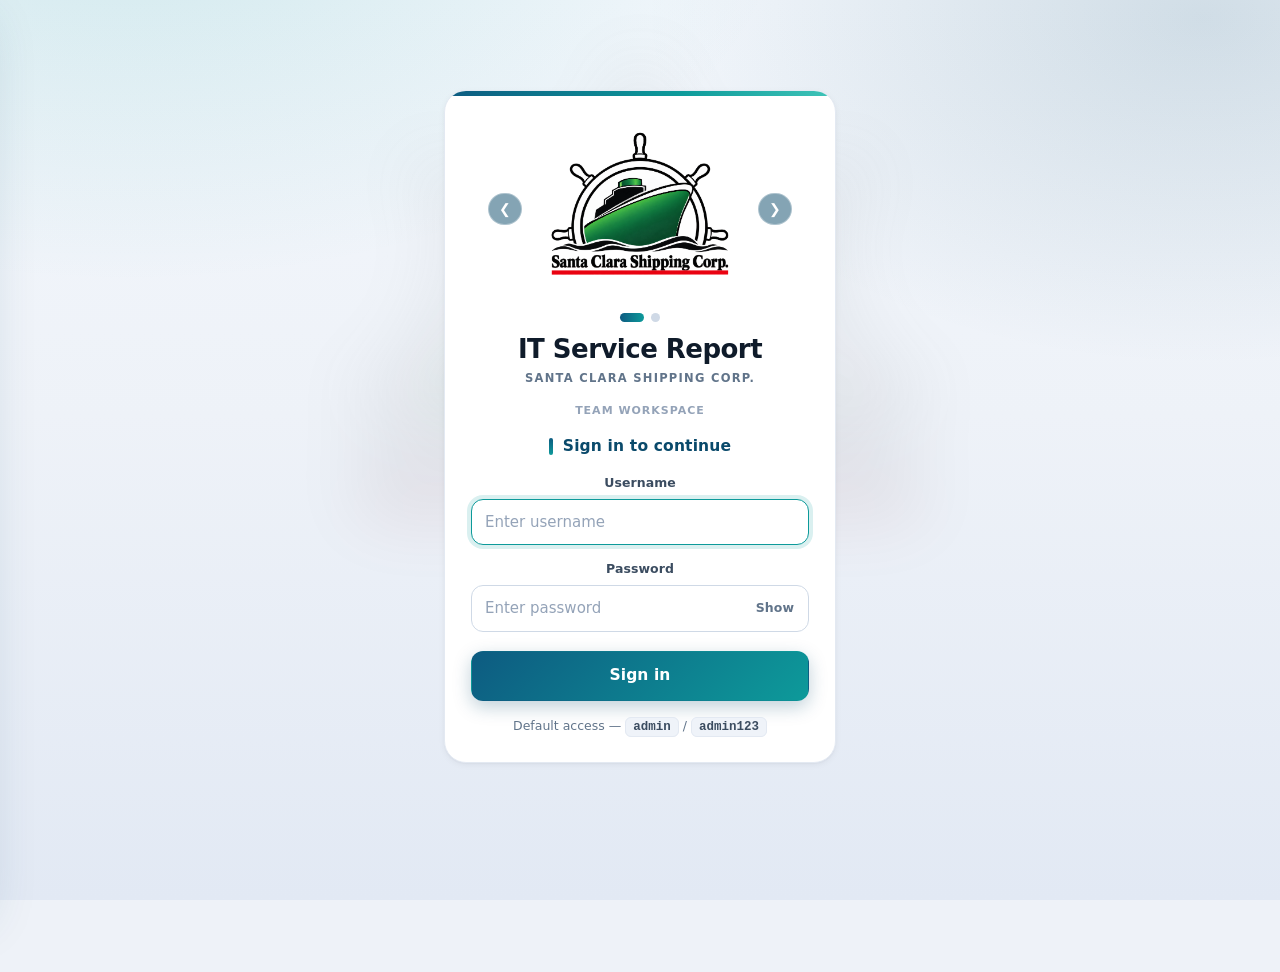
==== IT_Service_Report_App.html @ 4ec33fed "Redesign UI: design system, polished form/panel/list, a11y and print polish" ====
<!DOCTYPE html>

<html lang="en"><head><meta charset="utf-8">
<meta name="viewport" content="width=device-width, initial-scale=1, viewport-fit=cover">
<meta name="mobile-web-app-capable" content="yes">
<meta name="apple-mobile-web-app-capable" content="yes">
<meta name="apple-mobile-web-app-status-bar-style" content="default">
<meta name="apple-mobile-web-app-title" content="IT Report">
<meta name="theme-color" content="#0b4d6e">
<meta name="description" content="IT Service Report - Santa Clara Shipping Corp. Works offline. Free lifetime hosting on GitHub Pages.">
<link rel="manifest" href="manifest.webmanifest">
<link rel="icon" type="image/png" href="logo.png">
<link rel="apple-touch-icon" href="logoo.png">
<title>IT Service Report App (Offline)</title>

<style>
/* ============================================================
   IT Service Report — design system
   Tokens → base → shell → components → responsive → print
   ============================================================ */
:root{
  /* brand */
  --brand:#0a4a6b; --brand-600:#0d5b81; --brand-700:#07384f;
  --accent:#0d9a9a; --accent-ink:#0a7c7c; --accent-soft:#e2f4f4;

  /* surfaces */
  --bg:#eef2f8; --bg-2:#e2e9f4;
  --surface:#ffffff; --surface-2:#f8fafc; --surface-3:#eff3f9;

  /* text */
  --tx:#0f1b2a; --tx-2:#3b4c60; --mu:#61748a; --mu-2:#94a3b8;

  /* lines */
  --line:#e3e9f2; --line-2:#cfd9e6;

  /* status */
  --ok:#15803d; --ok-bg:#e7f7ec; --ok-line:#a5e0b7;
  --warn:#a1620a; --warn-bg:#fff7e3; --warn-line:#f2cf85;
  --bad:#b91c1c; --bad-bg:#fdecec; --bad-line:#f2b2b2;

  /* shape */
  --r-xs:6px; --r-sm:9px; --r-md:12px; --r-lg:16px; --r-xl:22px; --r-full:999px;
  --sh-1:0 1px 2px rgba(15,27,42,.05);
  --sh-2:0 2px 6px rgba(15,27,42,.05),0 1px 2px rgba(15,27,42,.04);
  --sh-3:0 10px 26px rgba(10,74,107,.09),0 2px 6px rgba(15,27,42,.04);
  --sh-4:0 20px 48px rgba(10,74,107,.16),0 4px 10px rgba(15,27,42,.05);

  /* type + motion */
  --f:system-ui,-apple-system,"Segoe UI",Roboto,"Helvetica Neue",Arial,"Noto Sans",sans-serif;
  --mono:ui-monospace,SFMono-Regular,"SF Mono",Menlo,Consolas,monospace;
  --t1:.15s; --t2:.24s; --t3:.36s;
  --ease:cubic-bezier(.4,0,.2,1);
  --topbar-h:58px;
  box-sizing:border-box;
  padding-top:env(safe-area-inset-top,0px);
  padding-bottom:env(safe-area-inset-bottom,0px);
}
html{scroll-padding-top:calc(var(--topbar-h) + 12px);-webkit-text-size-adjust:100%}
*{box-sizing:border-box}
img{max-width:100%;height:auto}

/* ---------- base ---------- */
body{
  margin:0;min-height:100vh;position:relative;isolation:isolate;
  font-family:var(--f);font-size:15px;line-height:1.5;color:var(--tx);
  background:var(--bg);
  -webkit-font-smoothing:antialiased;-moz-osx-font-smoothing:grayscale;
}
/* ambient colour wash — cheap, GPU friendly */
body::before{
  content:"";position:fixed;inset:0;z-index:-2;pointer-events:none;
  background:
    radial-gradient(1100px 620px at 10% -10%,rgba(13,154,154,.15),transparent 60%),
    radial-gradient(900px 560px at 94% 2%,rgba(10,74,107,.15),transparent 62%),
    linear-gradient(180deg,#f3f7fc 0%,var(--bg) 46%,var(--bg-2) 100%);
}
/* soft brand mark, barely-there */
body::after{
  content:"";position:fixed;inset:0;z-index:-1;pointer-events:none;
  background:url("logoo.png") center 5vh / min(86vw,540px) auto no-repeat;
  filter:blur(34px) saturate(.85);opacity:.14;transform:scale(1.06);
}
::selection{background:rgba(13,154,154,.22)}
:where(a){color:var(--brand-600)}

/* ---------- shell ---------- */
main{max-width:820px;margin:0 auto;padding:0 18px 72px;position:relative;z-index:1}
#app{padding-bottom:24px}

/* ---------- typography ---------- */
h1{margin:0;font-size:clamp(21px,4.6vw,26px);line-height:1.2;letter-spacing:-.015em;font-weight:700}
h2{
  margin:0 0 14px;font-size:clamp(14px,3.4vw,15.5px);font-weight:700;letter-spacing:.01em;
  color:var(--brand);display:flex;align-items:center;gap:10px;line-height:1.3;
}
h2::before{
  content:"";flex:0 0 auto;width:4px;height:17px;border-radius:var(--r-full);
  background:linear-gradient(180deg,var(--brand-600),var(--accent));
}
p{margin:0 0 10px}
p:last-child{margin-bottom:0}
.mu{color:var(--mu);font-size:13px;line-height:1.5}
.eyebrow{
  display:block;font-size:11px;font-weight:700;letter-spacing:.09em;
  text-transform:uppercase;color:var(--mu-2);margin:0 0 3px;
}
.mono{font-family:var(--mono);font-size:12.5px}

/* ---------- cards ---------- */
.card{
  background:var(--surface);border:1px solid var(--line);border-radius:var(--r-xl);
  padding:22px;margin-bottom:16px;box-shadow:var(--sh-2);position:relative;
}
.card:last-child{margin-bottom:0}
.top{overflow:hidden;padding-top:26px}
.top::before{
  content:"";position:absolute;inset:0 0 auto;height:5px;
  background:linear-gradient(90deg,var(--brand-600),var(--accent) 60%,#3fc4b8);
}
.hero{
  background:
    linear-gradient(180deg,rgba(13,154,154,.06),transparent 70%),
    var(--surface);
  border-color:var(--line-2);
}

/* ---------- forms ---------- */
label{display:block;font-size:12.5px;font-weight:600;color:var(--tx-2);margin:0 0 6px;letter-spacing:.005em}
.field{margin-bottom:14px}
.field:last-child{margin-bottom:0}
input,select,textarea{
  width:100%;max-width:100%;font:inherit;font-size:16px;color:var(--tx);
  background:var(--surface);border:1.5px solid var(--line-2);border-radius:var(--r-md);
  padding:11px 13px;min-height:46px;appearance:none;-webkit-appearance:none;
  transition:border-color var(--t1) var(--ease),box-shadow var(--t1) var(--ease),background var(--t1) var(--ease);
}
textarea{min-height:96px;resize:vertical;line-height:1.55}
select{
  padding-right:38px;cursor:pointer;
  background-image:url("data:image/svg+xml,%3Csvg xmlns='http://www.w3.org/2000/svg' viewBox='0 0 12 8'%3E%3Cpath d='M1 1.5 6 6.5l5-5' fill='none' stroke='%2361748a' stroke-width='1.7' stroke-linecap='round' stroke-linejoin='round'/%3E%3C/svg%3E");
  background-repeat:no-repeat;background-position:right 14px center;background-size:11px;
}
input::placeholder,textarea::placeholder{color:var(--mu-2)}
input:hover,select:hover,textarea:hover{border-color:var(--line-2);background:var(--surface-2)}
input:focus,select:focus,textarea:focus{
  outline:none;border-color:var(--accent);background:var(--surface);
  box-shadow:0 0 0 4px rgba(13,154,154,.15);
}
input:focus-visible,select:focus-visible,textarea:focus-visible{border-color:var(--accent)}
#lg_p{-webkit-text-fill-color:currentColor}
.pwrow{position:relative}
.pwrow input{padding-right:72px}
.pwrow button{
  position:absolute;right:5px;top:50%;transform:translateY(-50%);
  border:none;background:transparent;color:var(--mu);padding:6px 10px;
  min-height:0;font-size:12.5px;font-weight:700;border-radius:var(--r-sm);
}
.pwrow button:hover{color:var(--brand);background:var(--surface-3);box-shadow:none}
.g2{display:grid;grid-template-columns:1fr 1fr;gap:0 16px}

/* ---------- buttons ---------- */
button{
  font:inherit;font-size:14.5px;font-weight:650;letter-spacing:.005em;cursor:pointer;
  border-radius:var(--r-md);border:1.5px solid var(--line-2);background:var(--surface);
  color:var(--brand);padding:11px 16px;min-height:46px;touch-action:manipulation;
  -webkit-tap-highlight-color:transparent;
  transition:transform .1s var(--ease),box-shadow var(--t1) var(--ease),
             background var(--t1) var(--ease),border-color var(--t1) var(--ease),color var(--t1) var(--ease);
}
button:hover{background:var(--surface-2);border-color:var(--brand);box-shadow:var(--sh-2)}
button:active{transform:translateY(1px)}
button:focus-visible{outline:2px solid var(--accent);outline-offset:2px}
button:disabled{opacity:.5;cursor:not-allowed;transform:none;box-shadow:none}
button.p{
  background:linear-gradient(135deg,var(--brand-600),var(--accent));border-color:transparent;color:#fff;
  box-shadow:0 6px 18px rgba(10,74,107,.26);
}
button.p:hover{filter:brightness(1.06);box-shadow:0 10px 26px rgba(10,74,107,.3);border-color:transparent}
button.ghost{border-color:transparent;background:transparent;color:var(--mu)}
button.ghost:hover{background:var(--surface-3);color:var(--brand);border-color:transparent}
button.danger{border-color:var(--bad-line);background:var(--bad-bg);color:var(--bad)}
button.danger:hover{background:#fbdede;border-color:var(--bad);box-shadow:none}
.x{padding:0;min-width:44px;min-height:44px;font-size:20px;line-height:1;color:var(--mu);border-radius:var(--r-md)}
.x:hover{background:var(--bad-bg);border-color:var(--bad-line);color:var(--bad);box-shadow:none}
.act{display:flex;gap:10px;flex-wrap:wrap}
.act button{flex:1 1 auto}

/* ---------- tables ---------- */
.scroll{overflow-x:auto;-webkit-overflow-scrolling:touch;border-radius:var(--r-md);border:1px solid var(--line)}
table{border-collapse:collapse;width:100%;min-width:520px;background:var(--surface)}
th,td{border-bottom:1px solid var(--line);border-right:1px solid var(--line);padding:11px 12px;text-align:left;font-size:13.5px;vertical-align:middle}
th:last-child,td:last-child{border-right:none}
tbody tr:last-child td{border-bottom:none}
th{
  background:linear-gradient(135deg,var(--brand),var(--brand-600));color:#fff;
  font-size:11.5px;font-weight:700;letter-spacing:.055em;text-transform:uppercase;
  position:sticky;top:0;z-index:2;white-space:nowrap;
}
tbody tr:nth-child(even) td{background:var(--surface-2)}
tbody tr:hover td{background:var(--accent-soft)}
td input{padding:8px 10px;min-height:42px;font-size:16px;background:var(--surface-2)}
td b{color:var(--brand);font-weight:650}

/* ---------- findings rows ---------- */
.row{
  display:grid;grid-template-columns:150px 1fr 118px 44px;gap:10px;align-items:end;
  padding:13px;border:1px solid var(--line);border-radius:var(--r-lg);
  background:var(--surface-2);margin-bottom:10px;
  transition:border-color var(--t1) var(--ease),box-shadow var(--t1) var(--ease);
}
.row:hover{border-color:var(--line-2);box-shadow:var(--sh-1)}
.row:focus-within{border-color:var(--accent);box-shadow:0 0 0 4px rgba(13,154,154,.1);background:var(--surface)}
.row.s{grid-template-columns:150px 1fr 44px}
.fl{display:flex;flex-direction:column;gap:5px;min-width:0}
.fl>span{font-size:10.5px;font-weight:700;letter-spacing:.075em;text-transform:uppercase;color:var(--mu-2)}
.fl input,.fl select{background:var(--surface)}
/* add-row button */
[data-add]{
  border-style:dashed;border-color:var(--line-2);color:var(--brand-600);
  background:var(--surface-2);font-weight:600;width:100%;
}
[data-add]:hover{background:var(--accent-soft);border-color:var(--accent);border-style:solid}

/* ---------- severity ---------- */
select.lvl{font-weight:700}
select.lvl-low{background-color:var(--ok-bg);color:var(--ok);border-color:var(--ok-line)}
select.lvl-medium{background-color:var(--warn-bg);color:var(--warn);border-color:var(--warn-line)}
select.lvl-high{background-color:var(--bad-bg);color:var(--bad);border-color:var(--bad-line)}
.tag{
  display:inline-block;padding:3px 11px;border-radius:var(--r-full);
  font-size:11.5px;font-weight:700;letter-spacing:.02em;border:1px solid transparent;white-space:nowrap;
}
.tag-low{background:var(--ok-bg);color:var(--ok);border-color:var(--ok-line)}
.tag-medium{background:var(--warn-bg);color:var(--warn);border-color:var(--warn-line)}
.tag-high{background:var(--bad-bg);color:var(--bad);border-color:var(--bad-line)}

/* ---------- signature ---------- */
.sig{display:grid;grid-template-columns:1fr 1fr;gap:28px;margin-top:30px;text-align:center;font-size:12.5px;color:var(--tx-2)}
.sig div{border-top:1.5px solid var(--line-2);padding-top:7px}
@media(max-width:560px){.sig{grid-template-columns:1fr;gap:20px}}

/* ---------- QR ---------- */
.qr{display:flex;flex-direction:column;align-items:center;gap:12px;text-align:center}
.qr h2{margin-bottom:0}
#qrc{width:min(100%,360px);height:auto;image-rendering:pixelated;background:#fff;border-radius:var(--r-md);border:1px solid var(--line);padding:10px}

/* ---------- meta chips (report header) ---------- */
.meta-strip{display:flex;flex-wrap:wrap;gap:8px;justify-content:center;margin-top:2px}
.chip{
  display:inline-flex;align-items:center;padding:5px 13px;border-radius:var(--r-full);
  font-size:12.5px;font-weight:650;background:var(--surface-2);color:var(--tx-2);
  border:1px solid var(--line);font-family:var(--mono);
}
.chip-edit{background:var(--warn-bg);color:var(--warn);border-color:var(--warn-line);font-family:var(--f)}
/* report view read-only values */
.g2>div{padding:2px 0}
.g2>div>span.eyebrow+*{display:block}

/* ---------- brand / logo carousel ---------- */
.brand{display:flex;flex-direction:column;align-items:center;text-align:center;gap:12px;margin:2px 0 16px}
.brand img{width:clamp(210px,58vw,320px);height:auto;max-height:180px;object-fit:contain;border-radius:var(--r-md)}
.logo-carousel{position:relative;width:clamp(210px,58vw,320px);margin:0 auto;overflow:hidden;border-radius:var(--r-md)}
.logo-track{display:flex;transition:transform var(--t3) var(--ease)}
.logo-track img{flex:0 0 100%;width:100%;height:auto;max-height:180px;object-fit:contain;padding:0}
.logo-dots{display:flex;justify-content:center;gap:7px;margin-top:2px}
.logo-dots button{
  min-height:0;min-width:0;width:9px;height:9px;border-radius:var(--r-full);padding:0;
  border:none;background:var(--line-2);cursor:pointer;transition:width var(--t2) var(--ease),background var(--t2) var(--ease);
}
.logo-dots button.on{background:linear-gradient(90deg,var(--brand-600),var(--accent));width:24px}
.logo-arrow{
  position:absolute;top:50%;transform:translateY(-50%);z-index:2;
  width:32px;height:32px;min-height:32px;border-radius:var(--r-full);
  display:flex;align-items:center;justify-content:center;font-size:14px;
  background:rgba(10,74,107,.5);border:1px solid rgba(255,255,255,.35);color:#fff;
  -webkit-backdrop-filter:blur(6px);backdrop-filter:blur(6px);
}
.logo-arrow:hover{background:rgba(10,74,107,.85);border-color:rgba(255,255,255,.6);box-shadow:0 4px 14px rgba(10,74,107,.3)}
.logo-arrow.prev{left:8px}.logo-arrow.next{right:8px}
.brand-text h1{letter-spacing:-.02em}
.brand-text small{display:block;color:var(--mu);font-size:11.5px;font-weight:600;letter-spacing:.11em;text-transform:uppercase;margin-top:5px}

/* ---------- topbar ---------- */
.topbar{
  position:sticky;top:0;z-index:40;display:flex;justify-content:space-between;align-items:center;gap:12px;
  margin:0 -18px 18px;padding:11px 18px;font-size:13px;
  background:rgba(255,255,255,.82);border-bottom:1px solid var(--line);
  -webkit-backdrop-filter:blur(14px) saturate(1.4);backdrop-filter:blur(14px) saturate(1.4);
}
.topbar>span{display:flex;align-items:center;gap:9px;min-width:0}
.topbar b{color:var(--brand);font-weight:700}
.topbar .rowbtn{display:flex;gap:8px;flex-shrink:0}
.topbar button{padding:7px 13px;min-height:38px;font-size:13px;font-weight:600}
#menubtn{
  font-size:19px;line-height:1;padding:0;width:40px;min-height:40px;min-width:40px;
  border-color:var(--line-2);color:var(--brand);
}
#menubtn:hover{background:var(--brand);color:#fff;border-color:var(--brand)}
#logout:hover{background:var(--bad-bg);border-color:var(--bad-line);color:var(--bad);box-shadow:none}

/* ---------- sync status ---------- */
#syncCard{
  display:flex;align-items:center;gap:14px;flex-wrap:wrap;
  padding:14px 18px;background:var(--surface-2);border-style:solid;
}
#syncCard h2{margin:0;font-size:13.5px}
#syncCard .mu:first-of-type{flex:1 1 190px;margin:0}
#fbMsg{
  display:inline-flex;align-items:center;gap:8px;font-size:12.5px;font-weight:650;
  padding:6px 13px;border-radius:var(--r-full);background:var(--surface-3);color:var(--mu);
  border:1px solid var(--line);white-space:nowrap;
}
#fbMsg::before{content:"";width:8px;height:8px;border-radius:50%;background:var(--mu-2);flex:0 0 auto}
#fbMsg[data-state="online"]{background:var(--ok-bg);color:var(--ok);border-color:var(--ok-line)}
#fbMsg[data-state="online"]::before{background:var(--ok);box-shadow:0 0 0 3px rgba(21,128,61,.18)}
#fbMsg[data-state="offline"]{background:var(--warn-bg);color:var(--warn);border-color:var(--warn-line)}
#fbMsg[data-state="offline"]::before{background:var(--warn)}
#fbMsg[data-state="loading"]::before{background:var(--accent);animation:pulse 1.4s ease-in-out infinite}
@keyframes pulse{0%,100%{opacity:.35;transform:scale(.82)}50%{opacity:1;transform:scale(1)}}

/* ---------- side panel ---------- */
#sidebackdrop{position:fixed;inset:0;background:rgba(9,26,40,.5);z-index:90;opacity:0;pointer-events:none;transition:opacity var(--t2) var(--ease);-webkit-backdrop-filter:blur(2px);backdrop-filter:blur(2px)}
#sidebackdrop.open{opacity:1;pointer-events:auto}
#sidepanel{
  position:fixed;top:0;left:0;bottom:0;width:min(90vw,352px);z-index:95;
  display:flex;flex-direction:column;background:var(--surface);
  border-right:1px solid var(--line);box-shadow:var(--sh-4);
  transform:translateX(-104%);transition:transform var(--t3) var(--ease);
}
#sidepanel.open{transform:translateX(0)}
.side-head{display:flex;align-items:flex-start;justify-content:space-between;gap:10px;padding:16px 16px 13px;border-bottom:1px solid var(--line)}
.side-head b{color:var(--brand);font-size:15px;display:block}
.side-head .count{font-size:12px;color:var(--mu);margin-top:2px}
#sideclose{border:none;background:transparent;color:var(--mu);font-size:24px;min-height:40px;min-width:40px;padding:0;line-height:1;border-radius:var(--r-sm)}
#sideclose:hover{background:var(--surface-3);color:var(--bad);box-shadow:none}
.side-search{padding:12px 16px;border-bottom:1px solid var(--line);background:var(--surface-2)}
.side-search input{min-height:42px;background:var(--surface)}
.side-list{flex:1;overflow-y:auto;padding:12px;-webkit-overflow-scrolling:touch}
.side-item{
  border:1px solid var(--line);border-radius:var(--r-lg);padding:13px;margin-bottom:10px;
  background:var(--surface-2);cursor:pointer;transition:border-color var(--t1) var(--ease),box-shadow var(--t1) var(--ease),transform var(--t1) var(--ease);
}
.side-item:hover{border-color:var(--line-2);box-shadow:var(--sh-2);transform:translateY(-1px)}
.side-item.active{border-color:var(--accent);background:var(--accent-soft);box-shadow:0 0 0 3px rgba(13,154,154,.13)}
.side-item .t{font-weight:700;font-size:14.5px;color:var(--brand);line-height:1.3}
.side-item .s{font-size:12px;color:var(--mu);margin-top:3px;line-height:1.45}
.side-item .btns{display:flex;gap:6px;margin-top:11px}
.side-item .btns button{flex:1;min-height:36px;font-size:12.5px;padding:6px 8px;border-radius:var(--r-sm)}
.side-item .btns button:hover{background:var(--surface)}
.side-item .btns .sdel:hover{background:var(--bad-bg);border-color:var(--bad-line);color:var(--bad);box-shadow:none}
.side-foot{padding:12px 16px;border-top:1px solid var(--line);display:flex;gap:8px;background:var(--surface-2)}
.side-foot button{flex:1;min-height:42px;font-size:12.5px;padding:8px 6px;border-radius:var(--r-sm)}
#sideclear{border-color:var(--bad-line);background:var(--bad-bg);color:var(--bad)}
#sideclear:hover{background:#fbdede;border-color:var(--bad);box-shadow:none}

/* ---------- empty state ---------- */
.empty{text-align:center;padding:34px 18px;color:var(--mu)}
.empty .ico{
  width:48px;height:48px;margin:0 auto 12px;border-radius:var(--r-lg);
  display:flex;align-items:center;justify-content:center;font-size:22px;
  background:var(--surface-3);color:var(--mu-2);border:1px solid var(--line);
}
.empty strong{display:block;color:var(--tx-2);font-size:14.5px;margin-bottom:4px}
.empty p{font-size:13px;margin:0}
.side-list .empty{padding:40px 14px}

/* ---------- list view rows ---------- */
#lt{cursor:default}
#lt tbody tr.lr{cursor:pointer}
#lt .x.edit,#lt .x.del{min-height:34px;min-width:auto;padding:5px 11px;font-size:12.5px;border-radius:var(--r-sm)}
#lt .x.del{border-color:var(--bad-line);background:var(--bad-bg);color:var(--bad)}
#lt .x.del:hover{background:#fbdede;border-color:var(--bad)}
#lt .x.edit:hover{background:var(--accent-soft);border-color:var(--accent);color:var(--accent-ink)}

/* ---------- login ---------- */
.login-wrap{max-width:428px;margin:min(9vh,72px) auto;padding:18px}
.login-card{text-align:center;padding:28px 24px}
.login-card h2{justify-content:center;margin-bottom:18px}
.login-card .field{margin-bottom:15px}
.login-card .eyebrow{margin-bottom:16px}
#lg_go{width:100%;margin-top:4px;min-height:50px;font-size:15.5px}
.err{
  display:flex;align-items:center;gap:7px;color:var(--bad);font-size:13px;
  font-weight:600;min-height:0;margin:0;padding:0;
}
.err:not(:empty){min-height:0;margin:12px 0;padding:10px 13px;background:var(--bad-bg);border:1px solid var(--bad-line);border-radius:var(--r-md)}
.login-hint{margin:16px 0 0;font-size:12.5px;color:var(--mu)}
.login-hint b{color:var(--tx-2);font-family:var(--mono);background:var(--surface-3);padding:2px 7px;border-radius:var(--r-xs);border:1px solid var(--line)}

/* ---------- scrollbars ---------- */
@supports selector(::-webkit-scrollbar){
  ::-webkit-scrollbar{width:11px;height:11px}
  ::-webkit-scrollbar-track{background:transparent}
  ::-webkit-scrollbar-thumb{background:var(--line-2);border-radius:var(--r-full);border:3px solid var(--bg)}
  ::-webkit-scrollbar-thumb:hover{background:var(--mu-2)}
  .side-list::-webkit-scrollbar-thumb{border-color:var(--surface)}
}

/* ---------- motion ---------- */
@media (prefers-reduced-motion:reduce){
  *,*::before,*::after{animation-duration:.001ms!important;animation-iteration-count:1!important;transition-duration:.001ms!important;scroll-behavior:auto!important}
}

/* ---------- responsive ---------- */
@media(max-width:640px){
  body{font-size:14.5px}
  main{padding:0 12px 56px}
  .card{padding:17px 15px;border-radius:var(--r-lg);margin-bottom:13px}
  .top{padding-top:22px}
  .g2{grid-template-columns:1fr}
  .row,.row.s{grid-template-columns:1fr;gap:9px;padding:13px}
  .row .x{justify-self:end;margin-top:-4px}
  .act{flex-direction:column}
  .act button{width:100%}
  .topbar{margin:0 -12px 14px;padding:10px 12px}
  .topbar button{padding:6px 11px;font-size:12.5px;min-height:36px}
  .login-wrap{margin:min(5vh,36px) auto;padding:12px}
  .login-card{padding:22px 18px}
  .brand{margin-bottom:12px}
  .sync-compact #syncCard{flex-direction:column;align-items:flex-start;gap:10px}
  #syncCard{width:100%}
}
@media(max-width:400px){
  .side-foot{flex-wrap:wrap}
  .side-foot button{flex:1 1 44%}
  .logo-arrow{width:28px;height:28px;min-height:28px}
}

/* ---------- wide screens ---------- */
@media(min-width:960px){
  main{max-width:880px}
  .card{padding:26px}
  input,select,textarea{font-size:15px;min-height:44px}
  .row{grid-template-columns:165px 1fr 128px 44px}
  .row.s{grid-template-columns:165px 1fr 44px}
}

/* ---------- print ---------- */
@media print{
  .noprint{display:none!important}
  body{background:#fff}
  body::before,body::after{display:none!important}
  .topbar,#login,#sidepanel,#sidebackdrop{display:none!important}
  main{max-width:100%;padding:0}
  .card{border:1px solid #ccc;box-shadow:none;background:#fff;padding:14px;margin-bottom:12px;break-inside:avoid}
  .top::before{display:none}
  input,select,textarea{border:none;background:#fff;min-height:auto;padding:1px 2px;font-size:12pt}
  .row{border:1px solid #ccc;background:#fff;padding:8px;grid-template-columns:150px 1fr 118px 44px}
  .fl>span{color:#666}
  .scroll{border:1px solid #ccc;overflow:visible}
  table{min-width:0;font-size:10pt}
  th{background:#0b4d6e!important;color:#fff!important;position:static}
  .brand img{width:240px;max-height:130px}
  .brand{gap:6px;margin:0 0 10px}
  .logo-carousel{width:240px}
  .logo-track{transform:none!important}
  .logo-track img{max-height:130px}
  .logo-track img+img,.logo-arrow,.logo-dots{display:none!important}
  .x,.act,[data-add]{display:none!important}
  h2{margin-bottom:8px}
  a[href]:after{content:""}
}
</style>
</head><body>
<div id="sidebackdrop"></div>
<nav id="sidepanel" aria-label="Submitted reports panel">
<div class="side-head"><div><b>Submitted reports</b><div class="count" id="sidecount">0 report(s)</div></div><button id="sideclose" aria-label="Close panel">&times;</button></div>
<div class="side-search"><input id="sideq" placeholder="Search site, tech, report no."></div>
<div class="side-list" id="sidelist"></div>
<div class="side-foot"><button class="p" id="sidenew">+ New</button><button id="sideall">Full list</button><button id="sideclear" class="danger">Clear all</button></div>
</nav>
<main>
<div id="login" class="login-wrap">
<div class="card top login-card">

<div class="brand"><div class="logo-carousel"><div class="logo-track"><img src="logoo.png" alt="Santa Clara Shipping Corp. logo"><img src="penafrancia.png" alt="Penafrancia logo" onerror="this.onerror=null;this.src='logo.png'"></div><button type="button" class="logo-arrow prev" aria-label="Previous logo">&#10094;</button><button type="button" class="logo-arrow next" aria-label="Next logo">&#10095;</button></div><div class="logo-dots"><button type="button" class="on" aria-label="Logo 1"></button><button type="button" aria-label="Logo 2"></button></div><div class="brand-text"><h1>IT Service Report</h1><small>Santa Clara Shipping Corp.</small></div></div>
<span class="eyebrow">Team workspace</span>
<h2>Sign in to continue</h2>
<div class="field"><label for="lg_u">Username</label><input id="lg_u" autocomplete="username" placeholder="Enter username"></div>
<div class="field"><label for="lg_p">Password</label><div class="pwrow"><input id="lg_p" type="password" autocomplete="current-password" placeholder="Enter password"><button type="button" id="lg_show" title="Show password">Show</button></div></div>
<div class="err" id="lg_err" role="alert" aria-live="polite"></div>
<button class="p" id="lg_go">Sign in</button>
<p class="mu login-hint">Default access &mdash; <b>admin</b> / <b>admin123</b></p>
</div>
</div>
<div id="app" hidden>
<div class="topbar noprint"><span><button id="menubtn" title="Submitted reports">&#9776;</button> Logged in as <b id="who">admin</b></span><span class="rowbtn"><button id="logout">Logout</button></span></div>
<div id="form">
	
<div class="card top hero">
	<div class="brand"><div class="logo-carousel"><div class="logo-track"><img src="logoo.png" alt="Santa Clara Shipping Corp.logo"><img src="penafrancia.png" alt="Penafrancia logo" onerror="this.onerror=null;this.src='logo.png'"></div><button type="button" class="logo-arrow prev" aria-label="Previous logo">&#10094;</button><button type="button" class="logo-arrow next" aria-label="Next logo">&#10095;</button></div><div class="logo-dots"><button type="button" class="on" aria-label="Logo 1"></button><button type="button" aria-label="Logo 2"></button></div><div class="brand-text"><h1>IT Service Report</h1><small>Santa Clara Shipping Corp.</small></div></div>
<div class="mu">Preventive maintenance site visit. Fill in and submit to get a QR code for the report. Works offline. Reports are saved on this device only.</div>
<div class="act" style="margin-top:14px"><button id="showlist">Saved reports</button></div></div>
<div class="card"><h2>Visit details</h2>
	
<div class="g2"><div><label>Client / Site</label><input id="site"></div><div><label>Date of visit</label><input id="date" type="date"></div>
<div><label>Site address</label><input id="addr"></div><div><label>Site contact</label><input id="contact"></div>
<div><label>Technician</label><select id="tech"><option value="">Select technician</option><option>IT-Ed</option><option>IT-Jaren</option><option>IT-Mark</option><option>IT-Van</option></select></div><div><label>Service type</label><select id="stype"><option>Preventive Maintenance</option><option>Repair</option><option>Installation</option><option>Inspection</option></select></div></div></div>
<div class="card"><h2>Equipment summary</h2><div class="scroll"><table id="eq"><thead><tr><th>System</th><th>Total</th><th>Working</th><th>Faulty</th><th>Work performed</th></tr></thead><tbody></tbody></table></div></div>
<div class="card"><h2>Findings (issues indicated)</h2><div id="find"></div><button data-add="find">+ Add finding</button></div>
<div class="card"><h2>Overall remarks</h2><textarea id="rem"></textarea>
<div class="g2"><div><label>Client representative</label><input id="client"></div><div></div></div></div>
<div class="act"><button class="p" id="submit">Submit and generate QR</button></div>
<div class="card" id="syncCard"><h2>Shared storage</h2>
<div class="mu">Reports sync automatically to the team database.</div>
<div class="mu" id="fbMsg" data-state="loading" role="status" aria-live="polite">Connecting...</div></div>
<p class="mu" id="msg"></p>
</div>
<div id="view" hidden></div>
<div id="listv" hidden></div>
</div>
</main>
<script>
	
(function(){var M={},C={};
M['QRMode']=function(module,exports,require){module.exports = {
    MODE_NUMBER :       1 << 0,
    MODE_ALPHA_NUM :    1 << 1,
    MODE_8BIT_BYTE :    1 << 2,
    MODE_KANJI :        1 << 3
};

};
M['QR8bitByte']=function(module,exports,require){var QRMode = require('./QRMode');

function QR8bitByte(data) {
	this.mode = QRMode.MODE_8BIT_BYTE;
	this.data = data;
}

QR8bitByte.prototype = {

	getLength : function() {
		return this.data.length;
	},
	
	write : function(buffer) {
		for (var i = 0; i < this.data.length; i++) {

			buffer.put(this.data.charCodeAt(i), 8);
		}
	}
};

module.exports = QR8bitByte;

};
M['QRBitBuffer']=function(module,exports,require){function QRBitBuffer() {
	this.buffer = [];
	this.length = 0;
}

QRBitBuffer.prototype = {

	get : function(index) {
		var bufIndex = Math.floor(index / 8);
		return ( (this.buffer[bufIndex] >>> (7 - index % 8) ) & 1) == 1;
	},
	
	put : function(num, length) {
		for (var i = 0; i < length; i++) {
			this.putBit( ( (num >>> (length - i - 1) ) & 1) == 1);
		}
	},
	
	getLengthInBits : function() {
		return this.length;
	},
	
	putBit : function(bit) {
	
		var bufIndex = Math.floor(this.length / 8);
		if (this.buffer.length <= bufIndex) {
			this.buffer.push(0);
		}
	
		if (bit) {
			this.buffer[bufIndex] |= (0x80 >>> (this.length % 8) );
		}
	
		this.length++;
	}
};

module.exports = QRBitBuffer;

};
M['QRErrorCorrectLevel']=function(module,exports,require){module.exports = {
	L : 1,
	M : 0,
	Q : 3,
	H : 2
};


};
M['QRMaskPattern']=function(module,exports,require){module.exports = {
	PATTERN000 : 0,
	PATTERN001 : 1,
	PATTERN010 : 2,
	PATTERN011 : 3,
	PATTERN100 : 4,
	PATTERN101 : 5,
	PATTERN110 : 6,
	PATTERN111 : 7
};

};
M['QRMath']=function(module,exports,require){var QRMath = {

	glog : function(n) {
	
		if (n < 1) {
			throw new Error("glog(" + n + ")");
		}
		
		return QRMath.LOG_TABLE[n];
	},
	
	gexp : function(n) {
	
		while (n < 0) {
			n += 255;
		}
	
		while (n >= 256) {
			n -= 255;
		}
	
		return QRMath.EXP_TABLE[n];
	},
	
	EXP_TABLE : new Array(256),
	
	LOG_TABLE : new Array(256)

};
	
for (var i = 0; i < 8; i++) {
	QRMath.EXP_TABLE[i] = 1 << i;
}
for (var i = 8; i < 256; i++) {
	QRMath.EXP_TABLE[i] = QRMath.EXP_TABLE[i - 4]
		^ QRMath.EXP_TABLE[i - 5]
		^ QRMath.EXP_TABLE[i - 6]
		^ QRMath.EXP_TABLE[i - 8];
}
for (var i = 0; i < 255; i++) {
	QRMath.LOG_TABLE[QRMath.EXP_TABLE[i] ] = i;
}

module.exports = QRMath;

};
M['QRPolynomial']=function(module,exports,require){var QRMath = require('./QRMath');

function QRPolynomial(num, shift) {
	if (num.length === undefined) {
		throw new Error(num.length + "/" + shift);
	}

	var offset = 0;

	while (offset < num.length && num[offset] === 0) {
		offset++;
	}

	this.num = new Array(num.length - offset + shift);
	for (var i = 0; i < num.length - offset; i++) {
		this.num[i] = num[i + offset];
	}
}

QRPolynomial.prototype = {

	get : function(index) {
		return this.num[index];
	},
	
	getLength : function() {
		return this.num.length;
	},
	
	multiply : function(e) {
	
		var num = new Array(this.getLength() + e.getLength() - 1);
	
		for (var i = 0; i < this.getLength(); i++) {
			for (var j = 0; j < e.getLength(); j++) {
				num[i + j] ^= QRMath.gexp(QRMath.glog(this.get(i) ) + QRMath.glog(e.get(j) ) );
			}
		}
	
		return new QRPolynomial(num, 0);
	},
	
	mod : function(e) {
	
		if (this.getLength() - e.getLength() < 0) {
			return this;
		}
	
		var ratio = QRMath.glog(this.get(0) ) - QRMath.glog(e.get(0) );
	
		var num = new Array(this.getLength() );
		
		for (var i = 0; i < this.getLength(); i++) {
			num[i] = this.get(i);
		}
		
		for (var x = 0; x < e.getLength(); x++) {
			num[x] ^= QRMath.gexp(QRMath.glog(e.get(x) ) + ratio);
		}

		return new QRPolynomial(num, 0).mod(e);
	}
};

module.exports = QRPolynomial;

};
M['QRRSBlock']=function(module,exports,require){var QRErrorCorrectLevel = require('./QRErrorCorrectLevel');

function QRRSBlock(totalCount, dataCount) {
	this.totalCount = totalCount;
	this.dataCount  = dataCount;
}

QRRSBlock.RS_BLOCK_TABLE = [





	[1, 26, 19],
	[1, 26, 16],
	[1, 26, 13],
	[1, 26, 9],

	[1, 44, 34],
	[1, 44, 28],
	[1, 44, 22],
	[1, 44, 16],

	[1, 70, 55],
	[1, 70, 44],
	[2, 35, 17],
	[2, 35, 13],

	[1, 100, 80],
	[2, 50, 32],
	[2, 50, 24],
	[4, 25, 9],

	[1, 134, 108],
	[2, 67, 43],
	[2, 33, 15, 2, 34, 16],
	[2, 33, 11, 2, 34, 12],

	[2, 86, 68],
	[4, 43, 27],
	[4, 43, 19],
	[4, 43, 15],

	[2, 98, 78],
	[4, 49, 31],
	[2, 32, 14, 4, 33, 15],
	[4, 39, 13, 1, 40, 14],

	[2, 121, 97],
	[2, 60, 38, 2, 61, 39],
	[4, 40, 18, 2, 41, 19],
	[4, 40, 14, 2, 41, 15],

	[2, 146, 116],
	[3, 58, 36, 2, 59, 37],
	[4, 36, 16, 4, 37, 17],
	[4, 36, 12, 4, 37, 13],

	[2, 86, 68, 2, 87, 69],
	[4, 69, 43, 1, 70, 44],
	[6, 43, 19, 2, 44, 20],
	[6, 43, 15, 2, 44, 16],

	[4, 101, 81],
	[1, 80, 50, 4, 81, 51],
	[4, 50, 22, 4, 51, 23],
	[3, 36, 12, 8, 37, 13],

	[2, 116, 92, 2, 117, 93],
	[6, 58, 36, 2, 59, 37],
	[4, 46, 20, 6, 47, 21],
	[7, 42, 14, 4, 43, 15],

	[4, 133, 107],
	[8, 59, 37, 1, 60, 38],
	[8, 44, 20, 4, 45, 21],
	[12, 33, 11, 4, 34, 12],

	[3, 145, 115, 1, 146, 116],
	[4, 64, 40, 5, 65, 41],
	[11, 36, 16, 5, 37, 17],
	[11, 36, 12, 5, 37, 13],

	[5, 109, 87, 1, 110, 88],
	[5, 65, 41, 5, 66, 42],
	[5, 54, 24, 7, 55, 25],
	[11, 36, 12],

	[5, 122, 98, 1, 123, 99],
	[7, 73, 45, 3, 74, 46],
	[15, 43, 19, 2, 44, 20],
	[3, 45, 15, 13, 46, 16],

	[1, 135, 107, 5, 136, 108],
	[10, 74, 46, 1, 75, 47],
	[1, 50, 22, 15, 51, 23],
	[2, 42, 14, 17, 43, 15],

	[5, 150, 120, 1, 151, 121],
	[9, 69, 43, 4, 70, 44],
	[17, 50, 22, 1, 51, 23],
	[2, 42, 14, 19, 43, 15],

	[3, 141, 113, 4, 142, 114],
	[3, 70, 44, 11, 71, 45],
	[17, 47, 21, 4, 48, 22],
	[9, 39, 13, 16, 40, 14],

	[3, 135, 107, 5, 136, 108],
	[3, 67, 41, 13, 68, 42],
	[15, 54, 24, 5, 55, 25],
	[15, 43, 15, 10, 44, 16],

	[4, 144, 116, 4, 145, 117],
	[17, 68, 42],
	[17, 50, 22, 6, 51, 23],
	[19, 46, 16, 6, 47, 17],

	[2, 139, 111, 7, 140, 112],
	[17, 74, 46],
	[7, 54, 24, 16, 55, 25],
	[34, 37, 13],

	[4, 151, 121, 5, 152, 122],
	[4, 75, 47, 14, 76, 48],
	[11, 54, 24, 14, 55, 25],
	[16, 45, 15, 14, 46, 16],

	[6, 147, 117, 4, 148, 118],
	[6, 73, 45, 14, 74, 46],
	[11, 54, 24, 16, 55, 25],
	[30, 46, 16, 2, 47, 17],

	[8, 132, 106, 4, 133, 107],
	[8, 75, 47, 13, 76, 48],
	[7, 54, 24, 22, 55, 25],
	[22, 45, 15, 13, 46, 16],

	[10, 142, 114, 2, 143, 115],
	[19, 74, 46, 4, 75, 47],
	[28, 50, 22, 6, 51, 23],
	[33, 46, 16, 4, 47, 17],

	[8, 152, 122, 4, 153, 123],
	[22, 73, 45, 3, 74, 46],
	[8, 53, 23, 26, 54, 24],
	[12, 45, 15, 28, 46, 16],

	[3, 147, 117, 10, 148, 118],
	[3, 73, 45, 23, 74, 46],
	[4, 54, 24, 31, 55, 25],
	[11, 45, 15, 31, 46, 16],

	[7, 146, 116, 7, 147, 117],
	[21, 73, 45, 7, 74, 46],
	[1, 53, 23, 37, 54, 24],
	[19, 45, 15, 26, 46, 16],

	[5, 145, 115, 10, 146, 116],
	[19, 75, 47, 10, 76, 48],
	[15, 54, 24, 25, 55, 25],
	[23, 45, 15, 25, 46, 16],

	[13, 145, 115, 3, 146, 116],
	[2, 74, 46, 29, 75, 47],
	[42, 54, 24, 1, 55, 25],
	[23, 45, 15, 28, 46, 16],

	[17, 145, 115],
	[10, 74, 46, 23, 75, 47],
	[10, 54, 24, 35, 55, 25],
	[19, 45, 15, 35, 46, 16],

	[17, 145, 115, 1, 146, 116],
	[14, 74, 46, 21, 75, 47],
	[29, 54, 24, 19, 55, 25],
	[11, 45, 15, 46, 46, 16],

	[13, 145, 115, 6, 146, 116],
	[14, 74, 46, 23, 75, 47],
	[44, 54, 24, 7, 55, 25],
	[59, 46, 16, 1, 47, 17],

	[12, 151, 121, 7, 152, 122],
	[12, 75, 47, 26, 76, 48],
	[39, 54, 24, 14, 55, 25],
	[22, 45, 15, 41, 46, 16],

	[6, 151, 121, 14, 152, 122],
	[6, 75, 47, 34, 76, 48],
	[46, 54, 24, 10, 55, 25],
	[2, 45, 15, 64, 46, 16],

	[17, 152, 122, 4, 153, 123],
	[29, 74, 46, 14, 75, 47],
	[49, 54, 24, 10, 55, 25],
	[24, 45, 15, 46, 46, 16],

	[4, 152, 122, 18, 153, 123],
	[13, 74, 46, 32, 75, 47],
	[48, 54, 24, 14, 55, 25],
	[42, 45, 15, 32, 46, 16],

	[20, 147, 117, 4, 148, 118],
	[40, 75, 47, 7, 76, 48],
	[43, 54, 24, 22, 55, 25],
	[10, 45, 15, 67, 46, 16],

	[19, 148, 118, 6, 149, 119],
	[18, 75, 47, 31, 76, 48],
	[34, 54, 24, 34, 55, 25],
	[20, 45, 15, 61, 46, 16]
];

QRRSBlock.getRSBlocks = function(typeNumber, errorCorrectLevel) {
	
	var rsBlock = QRRSBlock.getRsBlockTable(typeNumber, errorCorrectLevel);
	
	if (rsBlock === undefined) {
		throw new Error("bad rs block @ typeNumber:" + typeNumber + "/errorCorrectLevel:" + errorCorrectLevel);
	}

	var length = rsBlock.length / 3;
	
	var list = [];
	
	for (var i = 0; i < length; i++) {

		var count = rsBlock[i * 3 + 0];
		var totalCount = rsBlock[i * 3 + 1];
		var dataCount  = rsBlock[i * 3 + 2];

		for (var j = 0; j < count; j++) {
			list.push(new QRRSBlock(totalCount, dataCount) );	
		}
	}
	
	return list;
};

QRRSBlock.getRsBlockTable = function(typeNumber, errorCorrectLevel) {

	switch(errorCorrectLevel) {
	case QRErrorCorrectLevel.L :
		return QRRSBlock.RS_BLOCK_TABLE[(typeNumber - 1) * 4 + 0];
	case QRErrorCorrectLevel.M :
		return QRRSBlock.RS_BLOCK_TABLE[(typeNumber - 1) * 4 + 1];
	case QRErrorCorrectLevel.Q :
		return QRRSBlock.RS_BLOCK_TABLE[(typeNumber - 1) * 4 + 2];
	case QRErrorCorrectLevel.H :
		return QRRSBlock.RS_BLOCK_TABLE[(typeNumber - 1) * 4 + 3];
	default :
		return undefined;
	}
};

module.exports = QRRSBlock;

};
M['QRUtil']=function(module,exports,require){var QRMode = require('./QRMode');
var QRPolynomial = require('./QRPolynomial');
var QRMath = require('./QRMath');
var QRMaskPattern = require('./QRMaskPattern');

var QRUtil = {

    PATTERN_POSITION_TABLE : [
        [],
        [6, 18],
        [6, 22],
        [6, 26],
        [6, 30],
        [6, 34],
        [6, 22, 38],
        [6, 24, 42],
        [6, 26, 46],
        [6, 28, 50],
        [6, 30, 54],        
        [6, 32, 58],
        [6, 34, 62],
        [6, 26, 46, 66],
        [6, 26, 48, 70],
        [6, 26, 50, 74],
        [6, 30, 54, 78],
        [6, 30, 56, 82],
        [6, 30, 58, 86],
        [6, 34, 62, 90],
        [6, 28, 50, 72, 94],
        [6, 26, 50, 74, 98],
        [6, 30, 54, 78, 102],
        [6, 28, 54, 80, 106],
        [6, 32, 58, 84, 110],
        [6, 30, 58, 86, 114],
        [6, 34, 62, 90, 118],
        [6, 26, 50, 74, 98, 122],
        [6, 30, 54, 78, 102, 126],
        [6, 26, 52, 78, 104, 130],
        [6, 30, 56, 82, 108, 134],
        [6, 34, 60, 86, 112, 138],
        [6, 30, 58, 86, 114, 142],
        [6, 34, 62, 90, 118, 146],
        [6, 30, 54, 78, 102, 126, 150],
        [6, 24, 50, 76, 102, 128, 154],
        [6, 28, 54, 80, 106, 132, 158],
        [6, 32, 58, 84, 110, 136, 162],
        [6, 26, 54, 82, 110, 138, 166],
        [6, 30, 58, 86, 114, 142, 170]
    ],

    G15 : (1 << 10) | (1 << 8) | (1 << 5) | (1 << 4) | (1 << 2) | (1 << 1) | (1 << 0),
    G18 : (1 << 12) | (1 << 11) | (1 << 10) | (1 << 9) | (1 << 8) | (1 << 5) | (1 << 2) | (1 << 0),
    G15_MASK : (1 << 14) | (1 << 12) | (1 << 10)    | (1 << 4) | (1 << 1),

    getBCHTypeInfo : function(data) {
        var d = data << 10;
        while (QRUtil.getBCHDigit(d) - QRUtil.getBCHDigit(QRUtil.G15) >= 0) {
            d ^= (QRUtil.G15 << (QRUtil.getBCHDigit(d) - QRUtil.getBCHDigit(QRUtil.G15) ) );    
        }
        return ( (data << 10) | d) ^ QRUtil.G15_MASK;
    },

    getBCHTypeNumber : function(data) {
        var d = data << 12;
        while (QRUtil.getBCHDigit(d) - QRUtil.getBCHDigit(QRUtil.G18) >= 0) {
            d ^= (QRUtil.G18 << (QRUtil.getBCHDigit(d) - QRUtil.getBCHDigit(QRUtil.G18) ) );    
        }
        return (data << 12) | d;
    },

    getBCHDigit : function(data) {

        var digit = 0;

        while (data !== 0) {
            digit++;
            data >>>= 1;
        }

        return digit;
    },

    getPatternPosition : function(typeNumber) {
        return QRUtil.PATTERN_POSITION_TABLE[typeNumber - 1];
    },

    getMask : function(maskPattern, i, j) {
        
        switch (maskPattern) {
            
        case QRMaskPattern.PATTERN000 : return (i + j) % 2 === 0;
        case QRMaskPattern.PATTERN001 : return i % 2 === 0;
        case QRMaskPattern.PATTERN010 : return j % 3 === 0;
        case QRMaskPattern.PATTERN011 : return (i + j) % 3 === 0;
        case QRMaskPattern.PATTERN100 : return (Math.floor(i / 2) + Math.floor(j / 3) ) % 2 === 0;
        case QRMaskPattern.PATTERN101 : return (i * j) % 2 + (i * j) % 3 === 0;
        case QRMaskPattern.PATTERN110 : return ( (i * j) % 2 + (i * j) % 3) % 2 === 0;
        case QRMaskPattern.PATTERN111 : return ( (i * j) % 3 + (i + j) % 2) % 2 === 0;

        default :
            throw new Error("bad maskPattern:" + maskPattern);
        }
    },

    getErrorCorrectPolynomial : function(errorCorrectLength) {

        var a = new QRPolynomial([1], 0);

        for (var i = 0; i < errorCorrectLength; i++) {
            a = a.multiply(new QRPolynomial([1, QRMath.gexp(i)], 0) );
        }

        return a;
    },

    getLengthInBits : function(mode, type) {

        if (1 <= type && type < 10) {


            switch(mode) {
            case QRMode.MODE_NUMBER     : return 10;
            case QRMode.MODE_ALPHA_NUM  : return 9;
            case QRMode.MODE_8BIT_BYTE  : return 8;
            case QRMode.MODE_KANJI      : return 8;
            default :
                throw new Error("mode:" + mode);
            }

        } else if (type < 27) {


            switch(mode) {
            case QRMode.MODE_NUMBER     : return 12;
            case QRMode.MODE_ALPHA_NUM  : return 11;
            case QRMode.MODE_8BIT_BYTE  : return 16;
            case QRMode.MODE_KANJI      : return 10;
            default :
                throw new Error("mode:" + mode);
            }

        } else if (type < 41) {


            switch(mode) {
            case QRMode.MODE_NUMBER     : return 14;
            case QRMode.MODE_ALPHA_NUM  : return 13;
            case QRMode.MODE_8BIT_BYTE  : return 16;
            case QRMode.MODE_KANJI      : return 12;
            default :
                throw new Error("mode:" + mode);
            }

        } else {
            throw new Error("type:" + type);
        }
    },

    getLostPoint : function(qrCode) {
        
        var moduleCount = qrCode.getModuleCount();
        var lostPoint = 0;
        var row = 0; 
        var col = 0;

        
        for (row = 0; row < moduleCount; row++) {

            for (col = 0; col < moduleCount; col++) {

                var sameCount = 0;
                var dark = qrCode.isDark(row, col);

                for (var r = -1; r <= 1; r++) {

                    if (row + r < 0 || moduleCount <= row + r) {
                        continue;
                    }

                    for (var c = -1; c <= 1; c++) {

                        if (col + c < 0 || moduleCount <= col + c) {
                            continue;
                        }

                        if (r === 0 && c === 0) {
                            continue;
                        }

                        if (dark === qrCode.isDark(row + r, col + c) ) {
                            sameCount++;
                        }
                    }
                }

                if (sameCount > 5) {
                    lostPoint += (3 + sameCount - 5);
                }
            }
        }


        for (row = 0; row < moduleCount - 1; row++) {
            for (col = 0; col < moduleCount - 1; col++) {
                var count = 0;
                if (qrCode.isDark(row,     col    ) ) count++;
                if (qrCode.isDark(row + 1, col    ) ) count++;
                if (qrCode.isDark(row,     col + 1) ) count++;
                if (qrCode.isDark(row + 1, col + 1) ) count++;
                if (count === 0 || count === 4) {
                    lostPoint += 3;
                }
            }
        }


        for (row = 0; row < moduleCount; row++) {
            for (col = 0; col < moduleCount - 6; col++) {
                if (qrCode.isDark(row, col) && 
                        !qrCode.isDark(row, col + 1) && 
                         qrCode.isDark(row, col + 2) && 
                         qrCode.isDark(row, col + 3) && 
                         qrCode.isDark(row, col + 4) && 
                        !qrCode.isDark(row, col + 5) && 
                         qrCode.isDark(row, col + 6) ) {
                    lostPoint += 40;
                }
            }
        }

        for (col = 0; col < moduleCount; col++) {
            for (row = 0; row < moduleCount - 6; row++) {
                if (qrCode.isDark(row, col) &&
                        !qrCode.isDark(row + 1, col) &&
                         qrCode.isDark(row + 2, col) &&
                         qrCode.isDark(row + 3, col) &&
                         qrCode.isDark(row + 4, col) &&
                        !qrCode.isDark(row + 5, col) &&
                         qrCode.isDark(row + 6, col) ) {
                    lostPoint += 40;
                }
            }
        }

        
        var darkCount = 0;

        for (col = 0; col < moduleCount; col++) {
            for (row = 0; row < moduleCount; row++) {
                if (qrCode.isDark(row, col) ) {
                    darkCount++;
                }
            }
        }
        
        var ratio = Math.abs(100 * darkCount / moduleCount / moduleCount - 50) / 5;
        lostPoint += ratio * 10;

        return lostPoint;       
    }

};

module.exports = QRUtil;

};
M['index']=function(module,exports,require){

















var QR8bitByte = require('./QR8bitByte');
var QRUtil = require('./QRUtil');
var QRPolynomial = require('./QRPolynomial');
var QRRSBlock = require('./QRRSBlock');
var QRBitBuffer = require('./QRBitBuffer');

function QRCode(typeNumber, errorCorrectLevel) {
	this.typeNumber = typeNumber;
	this.errorCorrectLevel = errorCorrectLevel;
	this.modules = null;
	this.moduleCount = 0;
	this.dataCache = null;
	this.dataList = [];
}

QRCode.prototype = {
	
	addData : function(data) {
		var newData = new QR8bitByte(data);
		this.dataList.push(newData);
		this.dataCache = null;
	},
	
	isDark : function(row, col) {
		if (row < 0 || this.moduleCount <= row || col < 0 || this.moduleCount <= col) {
			throw new Error(row + "," + col);
		}
		return this.modules[row][col];
	},

	getModuleCount : function() {
		return this.moduleCount;
	},
	
	make : function() {

		if (this.typeNumber < 1 ){
			var typeNumber = 1;
			for (typeNumber = 1; typeNumber < 40; typeNumber++) {
				var rsBlocks = QRRSBlock.getRSBlocks(typeNumber, this.errorCorrectLevel);

				var buffer = new QRBitBuffer();
				var totalDataCount = 0;
				for (var i = 0; i < rsBlocks.length; i++) {
					totalDataCount += rsBlocks[i].dataCount;
				}

				for (var x = 0; x < this.dataList.length; x++) {
					var data = this.dataList[x];
					buffer.put(data.mode, 4);
					buffer.put(data.getLength(), QRUtil.getLengthInBits(data.mode, typeNumber) );
					data.write(buffer);
				}
				if (buffer.getLengthInBits() <= totalDataCount * 8)
					break;
			}
			this.typeNumber = typeNumber;
		}
		this.makeImpl(false, this.getBestMaskPattern() );
	},
	
	makeImpl : function(test, maskPattern) {
		
		this.moduleCount = this.typeNumber * 4 + 17;
		this.modules = new Array(this.moduleCount);
		
		for (var row = 0; row < this.moduleCount; row++) {
			
			this.modules[row] = new Array(this.moduleCount);
			
			for (var col = 0; col < this.moduleCount; col++) {
				this.modules[row][col] = null;//(col + row) % 3;
			}
		}
	
		this.setupPositionProbePattern(0, 0);
		this.setupPositionProbePattern(this.moduleCount - 7, 0);
		this.setupPositionProbePattern(0, this.moduleCount - 7);
		this.setupPositionAdjustPattern();
		this.setupTimingPattern();
		this.setupTypeInfo(test, maskPattern);
		
		if (this.typeNumber >= 7) {
			this.setupTypeNumber(test);
		}
	
		if (this.dataCache === null) {
			this.dataCache = QRCode.createData(this.typeNumber, this.errorCorrectLevel, this.dataList);
		}
	
		this.mapData(this.dataCache, maskPattern);
	},

	setupPositionProbePattern : function(row, col)  {
		
		for (var r = -1; r <= 7; r++) {
			
			if (row + r <= -1 || this.moduleCount <= row + r) continue;
			
			for (var c = -1; c <= 7; c++) {
				
				if (col + c <= -1 || this.moduleCount <= col + c) continue;
				
				if ( (0 <= r && r <= 6 && (c === 0 || c === 6) ) || 
                     (0 <= c && c <= 6 && (r === 0 || r === 6) ) || 
                     (2 <= r && r <= 4 && 2 <= c && c <= 4) ) {
					this.modules[row + r][col + c] = true;
				} else {
					this.modules[row + r][col + c] = false;
				}
			}		
		}		
	},
	
	getBestMaskPattern : function() {
	
		var minLostPoint = 0;
		var pattern = 0;
	
		for (var i = 0; i < 8; i++) {
			
			this.makeImpl(true, i);
	
			var lostPoint = QRUtil.getLostPoint(this);
	
			if (i === 0 || minLostPoint >  lostPoint) {
				minLostPoint = lostPoint;
				pattern = i;
			}
		}
	
		return pattern;
	},
	
	createMovieClip : function(target_mc, instance_name, depth) {
	
		var qr_mc = target_mc.createEmptyMovieClip(instance_name, depth);
		var cs = 1;
	
		this.make();

		for (var row = 0; row < this.modules.length; row++) {
			
			var y = row * cs;
			
			for (var col = 0; col < this.modules[row].length; col++) {
	
				var x = col * cs;
				var dark = this.modules[row][col];
			
				if (dark) {
					qr_mc.beginFill(0, 100);
					qr_mc.moveTo(x, y);
					qr_mc.lineTo(x + cs, y);
					qr_mc.lineTo(x + cs, y + cs);
					qr_mc.lineTo(x, y + cs);
					qr_mc.endFill();
				}
			}
		}
		
		return qr_mc;
	},

	setupTimingPattern : function() {
		
		for (var r = 8; r < this.moduleCount - 8; r++) {
			if (this.modules[r][6] !== null) {
				continue;
			}
			this.modules[r][6] = (r % 2 === 0);
		}
	
		for (var c = 8; c < this.moduleCount - 8; c++) {
			if (this.modules[6][c] !== null) {
				continue;
			}
			this.modules[6][c] = (c % 2 === 0);
		}
	},
	
	setupPositionAdjustPattern : function() {
	
		var pos = QRUtil.getPatternPosition(this.typeNumber);
		
		for (var i = 0; i < pos.length; i++) {
		
			for (var j = 0; j < pos.length; j++) {
			
				var row = pos[i];
				var col = pos[j];
				
				if (this.modules[row][col] !== null) {
					continue;
				}
				
				for (var r = -2; r <= 2; r++) {
				
					for (var c = -2; c <= 2; c++) {
					
						if (Math.abs(r) === 2 || 
                            Math.abs(c) === 2 ||
                            (r === 0 && c === 0) ) {
							this.modules[row + r][col + c] = true;
						} else {
							this.modules[row + r][col + c] = false;
						}
					}
				}
			}
		}
	},
	
	setupTypeNumber : function(test) {
	
		var bits = QRUtil.getBCHTypeNumber(this.typeNumber);
        var mod;
	
		for (var i = 0; i < 18; i++) {
			mod = (!test && ( (bits >> i) & 1) === 1);
			this.modules[Math.floor(i / 3)][i % 3 + this.moduleCount - 8 - 3] = mod;
		}
	
		for (var x = 0; x < 18; x++) {
			mod = (!test && ( (bits >> x) & 1) === 1);
			this.modules[x % 3 + this.moduleCount - 8 - 3][Math.floor(x / 3)] = mod;
		}
	},
	
	setupTypeInfo : function(test, maskPattern) {
	
		var data = (this.errorCorrectLevel << 3) | maskPattern;
		var bits = QRUtil.getBCHTypeInfo(data);
        var mod;

		for (var v = 0; v < 15; v++) {
	
			mod = (!test && ( (bits >> v) & 1) === 1);
	
			if (v < 6) {
				this.modules[v][8] = mod;
			} else if (v < 8) {
				this.modules[v + 1][8] = mod;
			} else {
				this.modules[this.moduleCount - 15 + v][8] = mod;
			}
		}

		for (var h = 0; h < 15; h++) {
	
			mod = (!test && ( (bits >> h) & 1) === 1);
			
			if (h < 8) {
				this.modules[8][this.moduleCount - h - 1] = mod;
			} else if (h < 9) {
				this.modules[8][15 - h - 1 + 1] = mod;
			} else {
				this.modules[8][15 - h - 1] = mod;
			}
		}

		this.modules[this.moduleCount - 8][8] = (!test);
	
	},
	
	mapData : function(data, maskPattern) {
		
		var inc = -1;
		var row = this.moduleCount - 1;
		var bitIndex = 7;
		var byteIndex = 0;
		
		for (var col = this.moduleCount - 1; col > 0; col -= 2) {
	
			if (col === 6) col--;
	
			while (true) {
	
				for (var c = 0; c < 2; c++) {
					
					if (this.modules[row][col - c] === null) {
						
						var dark = false;
	
						if (byteIndex < data.length) {
							dark = ( ( (data[byteIndex] >>> bitIndex) & 1) === 1);
						}
	
						var mask = QRUtil.getMask(maskPattern, row, col - c);
	
						if (mask) {
							dark = !dark;
						}
						
						this.modules[row][col - c] = dark;
						bitIndex--;
	
						if (bitIndex === -1) {
							byteIndex++;
							bitIndex = 7;
						}
					}
				}
								
				row += inc;
	
				if (row < 0 || this.moduleCount <= row) {
					row -= inc;
					inc = -inc;
					break;
				}
			}
		}
		
	}

};

QRCode.PAD0 = 0xEC;
QRCode.PAD1 = 0x11;

QRCode.createData = function(typeNumber, errorCorrectLevel, dataList) {
	
	var rsBlocks = QRRSBlock.getRSBlocks(typeNumber, errorCorrectLevel);
	
	var buffer = new QRBitBuffer();
	
	for (var i = 0; i < dataList.length; i++) {
		var data = dataList[i];
		buffer.put(data.mode, 4);
		buffer.put(data.getLength(), QRUtil.getLengthInBits(data.mode, typeNumber) );
		data.write(buffer);
	}

	var totalDataCount = 0;
	for (var x = 0; x < rsBlocks.length; x++) {
		totalDataCount += rsBlocks[x].dataCount;
	}

	if (buffer.getLengthInBits() > totalDataCount * 8) {
		throw new Error("code length overflow. (" + 
            buffer.getLengthInBits() + 
            ">" +  
            totalDataCount * 8 + 
            ")");
	}

	if (buffer.getLengthInBits() + 4 <= totalDataCount * 8) {
		buffer.put(0, 4);
	}

	while (buffer.getLengthInBits() % 8 !== 0) {
		buffer.putBit(false);
	}

	while (true) {
		
		if (buffer.getLengthInBits() >= totalDataCount * 8) {
			break;
		}
		buffer.put(QRCode.PAD0, 8);
		
		if (buffer.getLengthInBits() >= totalDataCount * 8) {
			break;
		}
		buffer.put(QRCode.PAD1, 8);
	}

	return QRCode.createBytes(buffer, rsBlocks);
};

QRCode.createBytes = function(buffer, rsBlocks) {

	var offset = 0;
	
	var maxDcCount = 0;
	var maxEcCount = 0;
	
	var dcdata = new Array(rsBlocks.length);
	var ecdata = new Array(rsBlocks.length);
	
	for (var r = 0; r < rsBlocks.length; r++) {

		var dcCount = rsBlocks[r].dataCount;
		var ecCount = rsBlocks[r].totalCount - dcCount;

		maxDcCount = Math.max(maxDcCount, dcCount);
		maxEcCount = Math.max(maxEcCount, ecCount);
		
		dcdata[r] = new Array(dcCount);
		
		for (var i = 0; i < dcdata[r].length; i++) {
			dcdata[r][i] = 0xff & buffer.buffer[i + offset];
		}
		offset += dcCount;
		
		var rsPoly = QRUtil.getErrorCorrectPolynomial(ecCount);
		var rawPoly = new QRPolynomial(dcdata[r], rsPoly.getLength() - 1);

		var modPoly = rawPoly.mod(rsPoly);
		ecdata[r] = new Array(rsPoly.getLength() - 1);
		for (var x = 0; x < ecdata[r].length; x++) {
            var modIndex = x + modPoly.getLength() - ecdata[r].length;
			ecdata[r][x] = (modIndex >= 0)? modPoly.get(modIndex) : 0;
		}

	}
	
	var totalCodeCount = 0;
	for (var y = 0; y < rsBlocks.length; y++) {
		totalCodeCount += rsBlocks[y].totalCount;
	}

	var data = new Array(totalCodeCount);
	var index = 0;

	for (var z = 0; z < maxDcCount; z++) {
		for (var s = 0; s < rsBlocks.length; s++) {
			if (z < dcdata[s].length) {
				data[index++] = dcdata[s][z];
			}
		}
	}

	for (var xx = 0; xx < maxEcCount; xx++) {
		for (var t = 0; t < rsBlocks.length; t++) {
			if (xx < ecdata[t].length) {
				data[index++] = ecdata[t][xx];
			}
		}
	}

	return data;

};

module.exports = QRCode;

};
function req(n){n=n.replace('./','');if(!C[n]){var m={exports:{}};C[n]=m;M[n](m,m.exports,req)}return C[n].exports}
window.QRCode=req('index');})();
</script>
<script>
/* ---- Minimal offline XLSX writer (no libraries) ---- */
function crc32(b){let c,t=crc32.t;if(!t){t=crc32.t=[];for(let n=0;n<256;n++){c=n;for(let k=0;k<8;k++)c=c&1?0xEDB88320^(c>>>1):c>>>1;t[n]=c>>>0}}
 c=0xFFFFFFFF;for(let i=0;i<b.length;i++)c=t[(c^b[i])&255]^(c>>>8);return(c^0xFFFFFFFF)>>>0}
function zipStore(files){
 const enc=new TextEncoder(),out=[],cen=[];let off=0;
 const u16=v=>[v&255,v>>8&255],u32=v=>[v&255,v>>8&255,v>>16&255,v>>>24&255];
 files.forEach(([name,text])=>{
  const nb=enc.encode(name),db=enc.encode(text),crc=crc32(db);
  const lh=[0x50,0x4b,3,4,...u16(20),...u16(0),...u16(0),...u16(0),...u16(0x21),...u32(crc),...u32(db.length),...u32(db.length),...u16(nb.length),...u16(0)];
  out.push(new Uint8Array(lh),nb,db);
  cen.push(new Uint8Array([0x50,0x4b,1,2,...u16(20),...u16(20),...u16(0),...u16(0),...u16(0),...u16(0x21),...u32(crc),...u32(db.length),...u32(db.length),...u16(nb.length),...u16(0),...u16(0),...u16(0),...u16(0),...u32(0),...u32(off)]),nb);
  off+=lh.length+nb.length+db.length});
 const cs=cen.reduce((a,x)=>a+x.length,0);
 const end=new Uint8Array([0x50,0x4b,5,6,0,0,0,0,...u16(files.length),...u16(files.length),...u32(cs),...u32(off),0,0]);
 const parts=[...out,...cen,end],tot=parts.reduce((a,x)=>a+x.length,0),res=new Uint8Array(tot);let p=0;
 parts.forEach(x=>{res.set(x,p);p+=x.length});return res}
function buildXlsx(d){
 const X=s=>String(s??"").replace(/[&<>"]/g,c=>({"&":"&amp;","<":"&lt;",">":"&gt;",'"':"&quot;"}[c])).replace(/[\u0000-\u0008\u000B\u000C\u000E-\u001F]/g,"");
 const fonts=[],fills=['<fill><patternFill patternType="none"/></fill>','<fill><patternFill patternType="gray125"/></fill>'],borders=['<border><left/><right/><top/><bottom/><diagonal/></border>'],xfs=[],xc={};
 const ix=(a,s)=>{let i=a.indexOf(s);if(i<0){a.push(s);i=a.length-1}return i};
 const bdr=(t,c)=>`<border><left${t}><color rgb="${c}"/></left><right${t}><color rgb="${c}"/></right><top${t}><color rgb="${c}"/></top><bottom${t}><color rgb="${c}"/></bottom><diagonal/></border>`;
 const st=(o={})=>{const k=JSON.stringify(o);if(xc[k]!=null)return xc[k];
  const f=ix(fonts,`<font>${o.b?"<b/>":""}<sz val="${o.sz||10}"/><color rgb="FF${o.c||"000000"}"/><name val="Arial"/></font>`);
  const fl=o.f?ix(fills,`<fill><patternFill patternType="solid"><fgColor rgb="FF${o.f}"/><bgColor indexed="64"/></patternFill></fill>`):0;
  const b=o.nb?0:o.sig?ix(borders,'<border><left/><right/><top/><bottom style="thin"><color rgb="FF000000"/></bottom><diagonal/></border>'):ix(borders,bdr(' style="thin"',"FFA6A6A6"));
  xfs.push(`<xf numFmtId="0" fontId="${f}" fillId="${fl}" borderId="${b}" xfId="0" applyFont="1" applyFill="1" applyBorder="1" applyAlignment="1"><alignment horizontal="${o.h||"left"}" vertical="${o.v||"top"}" wrapText="1"/></xf>`);
  return xc[k]=xfs.length};  // +1 offset: index 0 is the default xf
 const cells={},rows={},merges=[],W=[16,14,14,14,32];let r=1;
 const col=c=>"ABCDE"[c];
 const put=(c1,c2,v,o)=>{(cells[r]=cells[r]||{})[c1]={v,s:st(o)};for(let c=c1+1;c<=c2;c++)cells[r][c]={v:"",s:st(o)};if(c2>c1)merges.push(`${col(c1)}${r}:${col(c2)}${r}`)};
 const lines=(t,w)=>Math.max(1,Math.ceil(String(t||"").length/w)),ht=n=>{rows[r]=Math.max(20,n*13+8)};
 const sec=t=>{r++;put(0,4,t,{b:1,sz:12,c:"1F3864",nb:1});r++};
 const hdr=a=>{a.forEach(([c1,c2,t])=>put(c1,c2,t,{b:1,c:"FFFFFF",f:"1F3864",h:"center",v:"center"}));r++};
 const num=v=>v!==""&&v!=null&&!isNaN(v)?Number(v):(v||"");
 const LB={b:1,f:"D9E2F3"};
 put(0,4,"IT SERVICE REPORT",{b:1,sz:16,c:"1F3864",nb:1,h:"center",v:"center"});rows[r]=30;r++;
 put(0,4,d.no+"  |  "+d.stype,{c:"595959",nb:1,h:"center"});r+=2;
 [["Client / Site",d.site,"Date",d.date],["Address",d.addr,"Site contact",d.contact],["Technician",d.tech,"Service type",d.stype]].forEach(x=>{
  put(0,0,x[0],LB);put(1,2,x[1]);put(3,3,x[2],LB);put(4,4,x[3]);ht(Math.max(lines(x[1],26),lines(x[3],30)));r++});
 sec("1. Equipment Summary");
 hdr([[0,0,"System"],[1,1,"Total"],[2,2,"Working"],[3,3,"Faulty"],[4,4,"Work performed"]]);
 const T=[0,0,0];
 d.eq.forEach(e=>{put(0,0,e.sys,LB);put(1,1,num(e.total),{h:"center"});put(2,2,num(e.ok),{h:"center"});put(3,3,num(e.bad),{h:"center"});put(4,4,e.work);ht(lines(e.work,30));T[0]+=+e.total||0;T[1]+=+e.ok||0;T[2]+=+e.bad||0;r++});
 put(0,0,"Total",LB);T.forEach((v,i)=>put(i+1,i+1,v,{b:1,f:"D9E2F3",h:"center"}));put(4,4,"",{f:"D9E2F3"});r++;
 const listing=(title,items,lv)=>{sec(title);
  if(!items.length){put(0,4,"None recorded.",{c:"7F7F7F"});r++;return}
  hdr(lv?[[0,0,"System"],[1,3,"Details"],[4,4,lv]]:[[0,0,"System"],[1,4,"Details"]]);
  items.forEach((x,i)=>{put(0,0,x.sys,LB);if(lv){put(1,3,(i+1)+". "+x.text);put(4,4,x.lvl,{h:"center"});ht(lines(x.text,40))}else{put(1,4,(i+1)+". "+x.text);ht(lines(x.text,70))}r++})};
  listing("2. Findings (Issues Indicated)",d.find||[],"Severity");
  sec("3. Overall Remarks");put(0,4,d.rem||"-");ht(Math.max(3,lines(d.rem,85)));r+=3;
 put(0,1,d.tech,{sig:1});put(3,4,d.client,{sig:1});ht(1);r++;
 put(0,1,"Technician",{nb:1,c:"595959"});put(3,4,"Client representative",{nb:1,c:"595959"});
 const last=r;
 let sd="";
 for(let i=1;i<=last;i++){if(!cells[i]&&!rows[i])continue;
  sd+=`<row r="${i}"${rows[i]?` ht="${rows[i]}" customHeight="1"`:""}>`;
  Object.keys(cells[i]||{}).map(Number).sort((a,b)=>a-b).forEach(c=>{const x=cells[i][c],ref=col(c)+i;
   sd+=typeof x.v==="number"?`<c r="${ref}" s="${x.s}"><v>${x.v}</v></c>`:`<c r="${ref}" s="${x.s}" t="inlineStr"><is><t xml:space="preserve">${X(x.v)}</t></is></c>`});
  sd+="</row>"}
 const NS='xmlns="http://schemas.openxmlformats.org/spreadsheetml/2006/main"',H='<?xml version="1.0" encoding="UTF-8" standalone="yes"?>\n';
 const sheet=H+`<worksheet ${NS}><sheetPr><pageSetUpPr fitToPage="1"/></sheetPr><dimension ref="A1:E${last}"/><sheetViews><sheetView showGridLines="0" workbookViewId="0"/></sheetViews><sheetFormatPr defaultRowHeight="15"/><cols>${W.map((w,i)=>`<col min="${i+1}" max="${i+1}" width="${w}" customWidth="1"/>`).join("")}</cols><sheetData>${sd}</sheetData><mergeCells count="${merges.length}">${merges.map(m=>`<mergeCell ref="${m}"/>`).join("")}</mergeCells><pageMargins left="0.5" right="0.5" top="0.6" bottom="0.6" header="0.3" footer="0.3"/><pageSetup paperSize="9" orientation="portrait" fitToWidth="1" fitToHeight="0"/></worksheet>`;
 const styles=H+`<styleSheet ${NS}><fonts count="${fonts.length}">${fonts.join("")}</fonts><fills count="${fills.length}">${fills.join("")}</fills><borders count="${borders.length}">${borders.join("")}</borders><cellStyleXfs count="1"><xf numFmtId="0" fontId="0" fillId="0" borderId="0"/></cellStyleXfs><cellXfs count="${xfs.length+1}"><xf numFmtId="0" fontId="0" fillId="0" borderId="0" xfId="0"/>${xfs.join("")}</cellXfs><cellStyles count="1"><cellStyle name="Normal" xfId="0" builtinId="0"/></cellStyles></styleSheet>`;
 const R="http://schemas.openxmlformats.org/officeDocument/2006/relationships",P="http://schemas.openxmlformats.org/package/2006/relationships";
 return zipStore([
  ["[Content_Types].xml",H+'<Types xmlns="http://schemas.openxmlformats.org/package/2006/content-types"><Default Extension="rels" ContentType="application/vnd.openxmlformats-package.relationships+xml"/><Default Extension="xml" ContentType="application/xml"/><Override PartName="/xl/workbook.xml" ContentType="application/vnd.openxmlformats-officedocument.spreadsheetml.sheet.main+xml"/><Override PartName="/xl/worksheets/sheet1.xml" ContentType="application/vnd.openxmlformats-officedocument.spreadsheetml.worksheet+xml"/><Override PartName="/xl/styles.xml" ContentType="application/vnd.openxmlformats-officedocument.spreadsheetml.styles+xml"/></Types>'],
  ["_rels/.rels",H+`<Relationships xmlns="${P}"><Relationship Id="rId1" Type="${R}/officeDocument" Target="xl/workbook.xml"/></Relationships>`],
  ["xl/workbook.xml",H+`<workbook ${NS} xmlns:r="${R}"><sheets><sheet name="Service Report" sheetId="1" r:id="rId1"/></sheets></workbook>`],
  ["xl/_rels/workbook.xml.rels",H+`<Relationships xmlns="${P}"><Relationship Id="rId1" Type="${R}/worksheet" Target="worksheets/sheet1.xml"/><Relationship Id="rId2" Type="${R}/styles" Target="styles.xml"/></Relationships>`],
   ["xl/styles.xml",styles],["xl/worksheets/sheet1.xml",sheet]])}
/* ===== All-reports summary workbook ===== */
function buildAllXlsx(list){
  const reports=[...list].sort((a,b)=>(a.date||"").localeCompare(b.date||""));
  const X=s=>String(s??"").replace(/[&<>"]/g,c=>({"&":"&amp;","<":"&lt;",">":"&gt;",'"':"&quot;"}[c])).replace(/[\u0000-\u0008\u000B\u000C\u000E-\u001F]/g,"");
  const fonts=[],fills=['<fill><patternFill patternType="none"/></fill>','<fill><patternFill patternType="gray125"/></fill>'],borders=['<border><left/><right/><top/><bottom/><diagonal/></border>'],xfs=[],xc={};
  const ix=(a,s)=>{let i=a.indexOf(s);if(i<0){a.push(s);i=a.length-1}return i};
  const bdr=(t,c)=>`<border><left${t}><color rgb="${c}"/></left><right${t}><color rgb="${c}"/></right><top${t}><color rgb="${c}"/></top><bottom${t}><color rgb="${c}"/></bottom><diagonal/></border>`;
  const st=(o={})=>{const k=JSON.stringify(o);if(xc[k]!=null)return xc[k];
   const f=ix(fonts,`<font>${o.b?"<b/>":""}<sz val="${o.sz||10}"/><color rgb="FF${o.c||"000000"}"/><name val="Arial"/></font>`);
   const fl=o.f?ix(fills,`<fill><patternFill patternType="solid"><fgColor rgb="FF${o.f}"/><bgColor indexed="64"/></patternFill></fill>`):0;
   const b=o.nb?0:ix(borders,bdr(' style="thin"',"FFA6A6A6"));
   xfs.push(`<xf numFmtId="0" fontId="${f}" fillId="${fl}" borderId="${b}" xfId="0" applyFont="1" applyFill="1" applyBorder="1" applyAlignment="1"><alignment horizontal="${o.h||"left"}" vertical="${o.v||"top"}" wrapText="1"/></xf>`);
   return xc[k]=xfs.length};
  const cells={},rows={},merges=[],W=[18,14,20,12,20,10,10,10,30,40];let r=1;
  const col=c=>"ABCDEFGHIJ"[c];
  const put=(c1,c2,v,o)=>{(cells[r]=cells[r]||{})[c1]={v,s:st(o)};for(let c=c1+1;c<=c2;c++)cells[r][c]={v:"",s:st(o)};if(c2>c1)merges.push(`${col(c1)}${r}:${col(c2)}${r}`)};
  const lines=(t,w)=>Math.max(1,Math.ceil(String(t||"").length/w)),ht=n=>{rows[r]=Math.max(20,n*13+8)};
  const hdr=a=>{a.forEach(([c1,c2,t])=>put(c1,c2,t,{b:1,c:"FFFFFF",f:"1F3864",h:"center",v:"center"}));r++};
  const num=v=>v!==""&&v!=null&&!isNaN(v)?Number(v):(v||"");
  const sev=s=>({Low:0,Medium:1,High:2})[s]??-1;
  const SEV={Low:{b:1,f:"C6EFCE",c:"1E7B34"},Medium:{b:1,f:"FFEB9C",c:"8A6100"},High:{b:1,f:"FFC7CE",c:"B3261E"}};
  const sum=d=>{const t=[0,0,0];(d.eq||[]).forEach(e=>{t[0]+=+e.total||0;t[1]+=+e.ok||0;t[2]+=+e.bad||0});return t};

  put(0,9,"IT SERVICE REPORTS - ALL REPORTS SUMMARY",{b:1,sz:16,c:"1F3864",nb:1,h:"center",v:"center"});rows[r]=30;r++;
  put(0,9,reports.length+" report(s)  |  generated "+new Date().toLocaleString(),{c:"595959",nb:1,h:"center"});r+=2;

  // --- Totals overview ---
  put(0,9,"OVERALL TOTALS",{b:1,sz:12,c:"1F3864",nb:1});r++;
  const G=[0,0,0];let nf=0,nhi=0,nmed=0,nlo=0;
  reports.forEach(d=>{const t=sum(d);G[0]+=t[0];G[1]+=t[1];G[2]+=t[2];(d.find||[]).forEach(f=>{nf++;if(sev(f.lvl)===2)nhi++;else if(sev(f.lvl)===1)nmed++;else nlo++})});
  [["Total equipment",G[0]],["Working",G[1]],["Faulty",G[2]],["Total findings",nf],["High severity",nhi],["Medium severity",nmed],["Low severity",nlo]].forEach(([k,v])=>{
   put(0,1,k,{b:1,f:"D9E2F3"});put(2,2,num(v),{h:"center"});r++});
  r++;

  // --- One row per report ---
  put(0,9,"REPORT LIST",{b:1,sz:12,c:"1F3864",nb:1});r++;
  hdr([[0,0,"Date"],[1,1,"Report no."],[2,2,"Client / Site"],[3,3,"Technician"],[4,4,"Service type"],[5,5,"Total"],[6,6,"Working"],[7,7,"Faulty"],[8,8,"Findings (H/M/L)"],[9,9,"Top finding"]]);
  reports.forEach(d=>{const t=sum(d),fs=d.find||[];
   const h=fs.filter(f=>sev(f.lvl)===2).length,m=fs.filter(f=>sev(f.lvl)===1).length,l=fs.length-h-m;
   put(0,0,d.date,{h:"center"});put(1,1,d.no);put(2,2,d.site);put(3,3,d.tech);put(4,4,d.stype);
   put(5,5,t[0],{h:"center"});put(6,6,t[1],{h:"center"});put(7,7,t[2],{h:"center"});
   put(8,8,`${h}/${m}/${l}`,{h:"center",b:1});
   put(9,9,fs.length?("["+(fs[0].sys||"")+(fs[0].lvl?", "+fs[0].lvl:"")+"] "+fs[0].text):"-");
   r++});
  r++;

  // --- Per-report detail ---
  put(0,9,"DETAILED FINDINGS BY REPORT",{b:1,sz:12,c:"1F3864",nb:1});r++;
  hdr([[0,0,"Date"],[1,1,"Report no."],[2,2,"Site"],[3,3,"System"],[4,4,"Severity"],[5,9,"Details"]]);
  let any=false;
  reports.forEach(d=>{const fs=d.find||[];if(!fs.length)return;any=true;
   fs.forEach(f=>{put(0,0,d.date,{h:"center"});put(1,1,d.no);put(2,2,d.site);put(3,3,f.sys);
    put(4,4,f.lvl,{h:"center",...(SEV[f.lvl]||{})});put(5,9,f.text);ht(lines(f.text,80));r++})});
  if(!any){put(0,9,"No findings recorded.",{c:"7F7F7F",nb:1});r++}
  r++;

  // --- Remarks ---
  put(0,9,"OVERALL REMARKS",{b:1,sz:12,c:"1F3864",nb:1});r++;
  hdr([[0,0,"Date"],[1,1,"Report no."],[2,2,"Site"],[3,9,"Remarks"]]);
  let anyR=false;
  reports.forEach(d=>{if(!d.rem)return;anyR=true;put(0,0,d.date,{h:"center"});put(1,1,d.no);put(2,2,d.site);put(3,9,d.rem);ht(Math.max(2,lines(d.rem,90)));r++});
  if(!anyR){put(0,9,"No remarks recorded.",{c:"7F7F7F",nb:1});r++}

  const last=r;
  let sd="";
  for(let i=1;i<=last;i++){if(!cells[i]&&!rows[i])continue;
   sd+=`<row r="${i}"${rows[i]?` ht="${rows[i]}" customHeight="1"`:""}>`;
   Object.keys(cells[i]||{}).map(Number).sort((a,b)=>a-b).forEach(c=>{const x=cells[i][c],ref=col(c)+i;
    sd+=typeof x.v==="number"?`<c r="${ref}" s="${x.s}"><v>${x.v}</v></c>`:`<c r="${ref}" s="${x.s}" t="inlineStr"><is><t xml:space="preserve">${X(x.v)}</t></is></c>`});
   sd+="</row>"}
  const NS='xmlns="http://schemas.openxmlformats.org/spreadsheetml/2006/main"',H='<?xml version="1.0" encoding="UTF-8" standalone="yes"?>\n';
  const sheet=H+`<worksheet ${NS}><sheetPr><pageSetUpPr fitToPage="1"/></sheetPr><dimension ref="A1:J${last}"/><sheetViews><sheetView showGridLines="0" workbookViewId="0"/></sheetViews><sheetFormatPr defaultRowHeight="15"/><cols>${W.map((w,i)=>`<col min="${i+1}" max="${i+1}" width="${w}" customWidth="1"/>`).join("")}</cols><sheetData>${sd}</sheetData><mergeCells count="${merges.length}">${merges.map(m=>`<mergeCell ref="${m}"/>`).join("")}</mergeCells><pageMargins left="0.4" right="0.4" top="0.5" bottom="0.5" header="0.3" footer="0.3"/><pageSetup paperSize="9" orientation="landscape" fitToWidth="1" fitToHeight="0"/></worksheet>`;
  const styles=H+`<styleSheet ${NS}><fonts count="${fonts.length}">${fonts.join("")}</fonts><fills count="${fills.length}">${fills.join("")}</fills><borders count="${borders.length}">${borders.join("")}</borders><cellStyleXfs count="1"><xf numFmtId="0" fontId="0" fillId="0" borderId="0"/></cellStyleXfs><cellXfs count="${xfs.length+1}"><xf numFmtId="0" fontId="0" fillId="0" borderId="0" xfId="0"/>${xfs.join("")}</cellXfs><cellStyles count="1"><cellStyle name="Normal" xfId="0" builtinId="0"/></cellStyles></styleSheet>`;
  const R="http://schemas.openxmlformats.org/officeDocument/2006/relationships",P="http://schemas.openxmlformats.org/package/2006/relationships";
  return zipStore([
   ["[Content_Types].xml",H+'<Types xmlns="http://schemas.openxmlformats.org/package/2006/content-types"><Default Extension="rels" ContentType="application/vnd.openxmlformats-package.relationships+xml"/><Default Extension="xml" ContentType="application/xml"/><Override PartName="/xl/workbook.xml" ContentType="application/vnd.openxmlformats-officedocument.spreadsheetml.sheet.main+xml"/><Override PartName="/xl/worksheets/sheet1.xml" ContentType="application/vnd.openxmlformats-officedocument.spreadsheetml.worksheet+xml"/><Override PartName="/xl/styles.xml" ContentType="application/vnd.openxmlformats-officedocument.spreadsheetml.styles+xml"/></Types>'],
   ["_rels/.rels",H+`<Relationships xmlns="${P}"><Relationship Id="rId1" Type="${R}/officeDocument" Target="xl/workbook.xml"/></Relationships>`],
   ["xl/workbook.xml",H+`<workbook ${NS} xmlns:r="${R}"><sheets><sheet name="All Reports" sheetId="1" r:id="rId1"/></sheets></workbook>`],
   ["xl/_rels/workbook.xml.rels",H+`<Relationships xmlns="${P}"><Relationship Id="rId1" Type="${R}/worksheets" Target="worksheets/sheet1.xml"/><Relationship Id="rId2" Type="${R}/styles" Target="styles.xml"/></Relationships>`],
   ["xl/styles.xml",styles],["xl/worksheets/sheet1.xml",sheet]])}
</script>
<script>
const SYS=["Computers","Network","CCTV","Intercom","Biometrics"];
const $=id=>document.getElementById(id);
const esc=s=>String(s??"").replace(/[&<>"]/g,c=>({"&":"&amp;","<":"&lt;",">":"&gt;",'"':"&quot;"}[c]));
const opts=a=>a.map(x=>`<option>${x}</option>`).join("");
let db=null;
SYS.forEach(s=>{$("eq").querySelector("tbody").insertAdjacentHTML("beforeend",`<tr><td><b>${s}</b></td><td><input type="number" min="0" inputmode="numeric" aria-label="${s} total"></td><td><input type="number" min="0" inputmode="numeric" aria-label="${s} working"></td><td><input type="number" min="0" inputmode="numeric" aria-label="${s} faulty"></td><td><input aria-label="${s} work performed"></td></tr>`)});
$("date").valueAsDate=new Date();
const kinds={find:["Severity",["Low","Medium","High"]]};
function paintLvl(sel){if(!sel)return;const v=(sel.value||"").toLowerCase();sel.classList.remove("lvl-low","lvl-medium","lvl-high");if(v)sel.classList.add("lvl-"+v);}
function addRow(k){
  const k2=kinds[k],d=document.createElement("div");
  d.className="row"+(k2?"":" s");
  // NOTE: list()/fillForm() read r.querySelectorAll("select,input") by position,
  // so the control order below must stay: system, details, severity.
  d.innerHTML=`<label class="fl"><span>System</span><select>${opts(["General",...SYS])}</select></label>`+
   `<label class="fl"><span>Details</span><input placeholder="Describe the issue"></label>`+
   (k2?`<label class="fl"><span>Severity</span><select class="lvl">${opts(k2[1])}</select></label>`:"")+
   `<button class="x" type="button" aria-label="Remove this row">×</button>`;
  d.querySelector(".x").onclick=()=>d.remove();
  const lv=d.querySelector("select.lvl");
  if(lv){paintLvl(lv);lv.onchange=()=>paintLvl(lv);}
  $(k).appendChild(d);
}
document.querySelectorAll("[data-add]").forEach(b=>b.onclick=()=>addRow(b.dataset.add));
["find"].forEach(addRow);
function list(k){return [...$(k).children].map(r=>{const e=r.querySelectorAll("select,input");return{sys:e[0].value,text:e[1].value.trim(),lvl:e[2]&&e[2].tagName=="SELECT"?e[2].value:""}}).filter(x=>x.text)}
function collect(no){
 const rows=[...$("eq").querySelectorAll("tr")].slice(1).map((r,i)=>{const v=[...r.querySelectorAll("input")].map(x=>x.value);return{sys:SYS[i],total:v[0],ok:v[1],bad:v[2],work:v[3]}});
  return{no:no||("SR-"+Date.now().toString(36).toUpperCase()),site:$("site").value,date:$("date").value,addr:$("addr").value,contact:$("contact").value,tech:$("tech").value,stype:$("stype").value,eq:rows,find:list("find"),rem:$("rem").value,client:$("client").value};
}
function sect(t,items,lvl){
 if(!items.length)return`<h2>${t}</h2><p class="mu">None recorded.</p>`;
  return`<h2>${t}</h2><div class="scroll"><table><thead><tr><th>#</th><th>System</th><th>Details</th>${lvl?`<th>${lvl}</th>`:""}</tr></thead><tbody>${items.map((x,i)=>`<tr><td>${i+1}</td><td>${esc(x.sys)}</td><td>${esc(x.text)}</td>${lvl?`<td><span class="tag tag-${esc((x.lvl||"").toLowerCase())}">${esc(x.lvl)}</span></td>`:""}</tr>`).join("")}</tbody></table></div>`;
}
function render(d,qrOn,editNo){
 $("form").hidden=true;$("listv").hidden=true;$("view").hidden=false;
  $("view").innerHTML=`<div class="card top hero"><div class="brand"><div class="logo-carousel"><div class="logo-track"><img src="logoo.png" alt="Santa Clara Shipping Corp. logo"><img src="penafrancia.png" alt="Penafrancia logo" onerror="this.onerror=null;this.src='logo.png'"></div><button type="button" class="logo-arrow prev" aria-label="Previous logo">&#10094;</button><button type="button" class="logo-arrow next" aria-label="Next logo">&#10095;</button></div><div class="logo-dots"><button type="button" class="on" aria-label="Logo 1"></button><button type="button" aria-label="Logo 2"></button></div><div class="brand-text"><h1>IT Service Report</h1><small>Santa Clara Shipping Corp.</small></div></div>
  <div class="meta-strip"><span class="chip">${esc(d.no)}</span><span class="chip">${esc(d.stype)}</span>${editNo?`<span class="chip chip-edit">Editing</span>`:""}</div></div>
  <div class="card"><h2>Visit details</h2>
  <div class="g2"><div><span class="eyebrow">Client / Site</span>${esc(d.site)}</div><div><span class="eyebrow">Date</span>${esc(d.date)}</div>
  <div><span class="eyebrow">Address</span>${esc(d.addr)||'<span class="mu">&mdash;</span>'}</div><div><span class="eyebrow">Site contact</span>${esc(d.contact)||'<span class="mu">&mdash;</span>'}</div>
  <div><span class="eyebrow">Technician</span>${esc(d.tech)}</div></div></div>
  <div class="card"><h2>Equipment summary</h2><div class="scroll"><table><thead><tr><th>System</th><th>Total</th><th>Working</th><th>Faulty</th><th>Work performed</th></tr></thead><tbody>${d.eq.map(r=>`<tr><td>${r.sys}</td><td>${esc(r.total)}</td><td>${esc(r.ok)}</td><td>${esc(r.bad)}</td><td>${esc(r.work)}</td></tr>`).join("")}</tbody></table></div></div>
  <div class="card">${sect("Findings (issues indicated)",d.find||[],"Severity")}</div>
  <div class="card"><h2>Overall remarks</h2><p>${esc(d.rem)||'<span class="mu">None.</span>'}</p>
  <div class="sig"><div>${esc(d.tech)||"&nbsp;"}<br>Technician</div><div>${esc(d.client)||"&nbsp;"}<br>Client representative</div></div></div>
  ${qrOn?`<div class="card qr"><h2>Scan to read this report</h2><canvas id="qrc" role="img" aria-label="QR code for this report"></canvas><div class="mu">Scanning shows the report as text on any phone. <span id="qrn"></span></div><button class="noprint" id="dlqr">Download QR image</button></div>`:""}
  <div class="act noprint"><button class="p" onclick="print()">Print / save PDF</button><button id="xl">Download Excel</button>${editNo?`<button id="edback">Back to edit</button>`:""}<button onclick="showList()">Saved reports</button><button id="newrep">New report</button></div>`;

}
const u8=t=>unescape(encodeURIComponent(t));
function qrText(d){
 const L=["IT SERVICE REPORT "+d.no,d.stype+" | "+d.date,"Site: "+d.site+(d.addr?", "+d.addr:""),"Contact: "+d.contact,"Technician: "+d.tech,"","EQUIPMENT"];
 d.eq.forEach(r=>{if(r.total||r.ok||r.bad||r.work)L.push(r.sys+": total "+(r.total||0)+", working "+(r.ok||0)+", faulty "+(r.bad||0)+(r.work?" - "+r.work:""))});
  if((d.find||[]).length){L.push("","FINDINGS");(d.find).forEach((x,i)=>L.push((i+1)+". ["+x.sys+(x.lvl?", "+x.lvl:"")+"] "+x.text))}
 if(d.rem)L.push("","REMARKS: "+d.rem);
 if(d.client)L.push("","Client rep: "+d.client);
 return L.join("\n");
}
function drawQR(text){
 const q=new QRCode(0,1);q.addData(u8(text));q.make();
 const n=q.getModuleCount(),s=6,m=4,c=$("qrc");c.width=c.height=(n+2*m)*s;
 const x=c.getContext("2d");x.fillStyle="#fff";x.fillRect(0,0,c.width,c.height);x.fillStyle="#000";
 for(let r=0;r<n;r++)for(let k=0;k<n;k++)if(q.isDark(r,k))x.fillRect((k+m)*s,(r+m)*s,s,s);
 $("dlqr").onclick=()=>{const a=document.createElement("a");a.href=c.toDataURL("image/png");a.download="service-report-qr.png";a.click()};
}
const KEY="sr_reports_v1";
// ===== REPLACE THIS WITH YOUR FIREBASE REALTIME DATABASE URL =====
const FIREBASE_URL = "https://servicereport-b0a3d-default-rtdb.asia-southeast1.firebasedatabase.app/";
let fbDb=null;

// Sync status pill: text + state for the coloured indicator
function fbStatus(state,text){const el=$("fbMsg");if(!el)return;el.dataset.state=state;el.textContent=text;}

function fbInit(){
  fbDb={reports:{},_loaded:false,_listeners:[],on(cb){this._listeners.push(cb)},emit(){this._listeners.forEach(cb=>cb(this.reports))}};
  const base=FIREBASE_URL.replace(/\/$/,"");
  fbStatus("loading","Connecting to team database...");
  fetch(`${base}/reports.json`).then(r=>r.json()).then(data=>{
    fbDb.reports=data||{}; 
    fbDb._loaded=true;
    fbDb.emit();
    // Auto-sync: push any local-only reports to Firebase
    const stored=localStorage.getItem("fb_"+KEY);
    if(stored){
      try{
        const local=JSON.parse(stored);
        Object.values(local).forEach(r=>fbPut(r));
        localStorage.removeItem("fb_"+KEY);
      }catch(e){}
    }
    fbStatus("online","Online · synced with team");
    // Refresh UI now that Firebase is loaded
    refreshSide(EDIT_NO); 
    if($("lt")) drawList();
  }).catch(e=>{
    fbDb.reports={}; 
    fbDb._loaded=true;
    fbDb.emit();
    fbStatus("offline","Offline · saving on this device only");
    refreshSide(EDIT_NO);
    if($("lt")) drawList();
  });
}

function fbPut(report){
  const base=FIREBASE_URL.replace(/\/$/,"");
  return fetch(`${base}/reports/${encodeURIComponent(report.no)}.json`,{method:"PUT",body:JSON.stringify(report)}).then(r=>{
    if(!r.ok) throw new Error("Put failed: "+r.status);
  }).catch(e=>{console.error("Firebase put error:",e); throw e});
}

function fbDel(no){
  const base=FIREBASE_URL.replace(/\/$/,"");
  const url=`${base}/reports/${encodeURIComponent(no)}.json`;
  console.log("Firebase DELETE:", url);
  return fetch(url,{method:"DELETE"}).then(r=>{
    console.log("Firebase DELETE response:", r.status);
    if(!r.ok){
      if(r.status===404) return; // Already gone - OK
      if(r.status===401||r.status===403) throw new Error("Permission denied - check Firebase Rules (need .write: true on /reports)");
      throw new Error("Delete failed: "+r.status);
    }
  }).catch(e=>{console.error("Firebase delete error:",e); throw e});
}

const store={all(){
  if(fbDb && fbDb._loaded){
    // Merge localStorage reports that aren't in Firebase yet
    try{
      const local=JSON.parse(localStorage.getItem(KEY)||"{}");
      Object.keys(local).forEach(k=>{if(!fbDb.reports[k]) fbDb.reports[k]=local[k];});
    }catch(e){}
    return fbDb.reports;
  }
  if(fbDb && !fbDb._loaded){
    return {};
  }
  try{return JSON.parse(localStorage.getItem(KEY)||"{}")}catch(e){return{}}
},
put(d){
  if(fbDb){
    fbDb.reports[d.no]=d; fbDb.emit();
    fbPut(d).catch(e=>{console.error("Sync put failed:",e);});
  }else{
    const o=this.all(); o[d.no]=d; localStorage.setItem(KEY,JSON.stringify(o));
  }
},
get(n){
  if(fbDb && fbDb.reports[n]) return fbDb.reports[n];
  return this.all()[n];
},
del(n){
  if(fbDb){
    // Try Firebase first
    const inFirebase = fbDb.reports[n];
    delete fbDb.reports[n]; 
    fbDb.emit();
    fbDel(n).catch(()=>{}).finally(()=>{
      // Also clean localStorage regardless
      try{
        const o=JSON.parse(localStorage.getItem(KEY)||"{}");
        if(o[n]){ delete o[n]; localStorage.setItem(KEY,JSON.stringify(o)); }
      }catch(e){}
    });
  }else{
    const o=this.all(); delete o[n]; localStorage.setItem(KEY,JSON.stringify(o));
  }
}};
function clearAllReports(){
  if(fbDb){
    // Delete all from Firebase
    const base=FIREBASE_URL.replace(/\/$/,"");
    fetch(`${base}/reports.json`,{method:"DELETE"}).catch(()=>{});
    fbDb.reports={}; fbDb.emit();
  }
  // Clear localStorage
  localStorage.removeItem(KEY);
  // Refresh UI
  refreshSide(EDIT_NO); 
  if($("lt")) drawList();
}
function dlBlob(name,type,data){const a=document.createElement("a"),u=URL.createObjectURL(new Blob([data],{type}));a.href=u;a.download=name;document.body.appendChild(a);a.click();a.remove();setTimeout(()=>URL.revokeObjectURL(u),2000)}
function printReport(no){
 const d=store.get(no); if(!d){alert("Report not found.");return}
 closeSide();
 const w=window.open("","_blank");
 if(!w){alert("Please allow popups to print.");return}
  const rows=(arr)=>arr&&arr.length?arr.map((x,i)=>(i+1)+". ["+esc(x.sys)+(x.lvl?", "+esc(x.lvl):"")+"] "+esc(x.text)).join("<br>"):"None recorded.";
 const eq=d.eq.map(r=>`<tr><td>${esc(r.sys)}</td><td>${esc(r.total)}</td><td>${esc(r.ok)}</td><td>${esc(r.bad)}</td><td>${esc(r.work)}</td></tr>`).join("");
 w.document.write(`<!DOCTYPE html><html><head><meta charset="utf-8"><title>${esc(d.no)}</title><style>body{font-family:Segoe UI,Arial,sans-serif;padding:24px;color:#111}h1{font-size:22px;margin:0}h2{font-size:15px;color:#0b4d6e;border-bottom:2px solid #0b4d6e;padding-bottom:4px}table{border-collapse:collapse;width:100%;margin:8px 0}th,td{border:1px solid #999;padding:6px;font-size:13px;text-align:left}th{background:#0b4d6e;color:#fff}.mu{color:#555;font-size:12px}.sig{display:flex;gap:40px;margin-top:30px;text-align:center}.sig div{flex:1;border-top:1px solid #000;padding-top:4px}</style></head><body><h1>IT Service Report</h1><div class="mu">Santa Clara Shipping Corp. · ${esc(d.no)} · ${esc(d.stype)}</div><h2>Visit details</h2><table><tr><th>Client / Site</th><td>${esc(d.site)}</td><th>Date</th><td>${esc(d.date)}</td></tr><tr><th>Address</th><td>${esc(d.addr)}</td><th>Site contact</th><td>${esc(d.contact)}</td></tr><tr><th>Technician</th><td>${esc(d.tech)}</td><th>Service type</th><td>${esc(d.stype)}</td></tr></table><h2>Equipment summary</h2><table><tr><th>System</th><th>Total</th><th>Working</th><th>Faulty</th><th>Work performed</th></tr>${eq}</table><h2>Findings</h2><p>${rows(d.find)}</p><h2>Overall remarks</h2><p>${esc(d.rem)||"None."}</p><div class="sig"><div>${esc(d.tech)}<br>Technician</div><div>${esc(d.client)}<br>Client representative</div></div><script>onload=()=>{print();}<\/script></body></html>`);
  w.document.close();
}
/* ===== Print every report, one per page, with a summary cover ===== */
function printAllReports(){
  const reports=Object.values(store.all()).sort((a,b)=>(a.date||"").localeCompare(b.date||"")||(a.no||"").localeCompare(b.no||""));
  if(!reports.length){alert("There are no reports to print.");return}
  closeSide();
  const w=window.open("","_blank");
  if(!w){alert("Please allow popups to print.");return}
  const rows=arr=>arr&&arr.length?arr.map((x,i)=>(i+1)+". ["+esc(x.sys)+(x.lvl?", "+esc(x.lvl):"")+"] "+esc(x.text)).join("<br>"):"None recorded.";
  const sev=s=>({Low:0,Medium:1,High:2})[s]??-1;
  const tot=d=>{const t=[0,0,0];(d.eq||[]).forEach(e=>{t[0]+=+e.total||0;t[1]+=+e.ok||0;t[2]+=+e.bad||0});return t};
  // Summary cover
  const G=[0,0,0];let nf=0,nh=0,nm=0,nl=0;
  reports.forEach(d=>{const t=tot(d);G[0]+=t[0];G[1]+=t[1];G[2]+=t[2];(d.find||[]).forEach(f=>{nf++;const s=sev(f.lvl);if(s===2)nh++;else if(s===1)nm++;else nl++})});
  const summary=`<div class="cover"><h1>IT Service Reports</h1><div class="mu">Santa Clara Shipping Corp. · ${reports.length} report(s) · generated ${esc(new Date().toLocaleString())}</div>
  <h2>Overall totals</h2><table><tr><th>Total equipment</th><th>Working</th><th>Faulty</th><th>Findings</th><th>High</th><th>Medium</th><th>Low</th></tr><tr><td>${G[0]}</td><td>${G[1]}</td><td>${G[2]}</td><td>${nf}</td><td>${nh}</td><td>${nm}</td><td>${nl}</td></tr></table>
  <h2>Report list</h2><table><tr><th>Date</th><th>Report no.</th><th>Site</th><th>Technician</th><th>Service type</th><th>Total</th><th>Working</th><th>Faulty</th><th>Findings</th></tr>
  ${reports.map(d=>{const t=tot(d),c=(d.find||[]).length;return `<tr><td>${esc(d.date)}</td><td>${esc(d.no)}</td><td>${esc(d.site)}</td><td>${esc(d.tech)}</td><td>${esc(d.stype)}</td><td>${t[0]}</td><td>${t[1]}</td><td>${t[2]}</td><td>${c}</td></tr>`}).join("")}</table></div>`;
  // One page per report
  const pages=reports.map((d,i)=>{
   const eq=(d.eq||[]).map(r=>`<tr><td>${esc(r.sys)}</td><td>${esc(r.total)}</td><td>${esc(r.ok)}</td><td>${esc(r.bad)}</td><td>${esc(r.work)}</td></tr>`).join("");
   return `<div class="pg"><div class="mu">Report ${i+1} of ${reports.length}</div><h1>IT Service Report</h1><div class="mu">Santa Clara Shipping Corp. · ${esc(d.no)} · ${esc(d.stype)}</div>
  <h2>Visit details</h2><table><tr><th>Client / Site</th><td>${esc(d.site)}</td><th>Date</th><td>${esc(d.date)}</td></tr><tr><th>Address</th><td>${esc(d.addr)}</td><th>Site contact</th><td>${esc(d.contact)}</td></tr><tr><th>Technician</th><td>${esc(d.tech)}</td><th>Service type</th><td>${esc(d.stype)}</td></tr></table>
  <h2>Equipment summary</h2><table><tr><th>System</th><th>Total</th><th>Working</th><th>Faulty</th><th>Work performed</th></tr>${eq}</table>
  <h2>Findings</h2><p>${rows(d.find)}</p><h2>Overall remarks</h2><p>${esc(d.rem)||"None."}</p>
  <div class="sig"><div>${esc(d.tech)}<br>Technician</div><div>${esc(d.client)}<br>Client representative</div></div></div>`}).join("");
  w.document.write(`<!DOCTYPE html><html><head><meta charset="utf-8"><title>All IT Service Reports</title><style>
  body{font-family:Segoe UI,Arial,sans-serif;color:#111;margin:0;padding:0}
  h1{font-size:22px;margin:0}h2{font-size:15px;color:#0b4d6e;border-bottom:2px solid #0b4d6e;padding-bottom:4px;margin-top:20px}
  table{border-collapse:collapse;width:100%;margin:8px 0}th,td{border:1px solid #999;padding:6px;font-size:12px;text-align:left}th{background:#0b4d6e;color:#fff}
  .mu{color:#555;font-size:12px}
  .sig{display:flex;gap:40px;margin-top:30px;text-align:center}.sig div{flex:1;border-top:1px solid #000;padding-top:4px}
  .pg,.cover{padding:24px;page-break-after:always;break-after:page}.cover :last-child{page-break-after:auto;break-after:auto}
  @page{size:A4;margin:14mm}
  @media print{.pg,.cover{padding:0}}</style></head><body>${summary}${pages}</body></html>`);
  w.document.close();
  try{w.focus();w.onload=()=>w.print();}catch(e){}
}
function show(d,editNo){
  const t=qrText(d),bytes=u8(t).length,ok=bytes<=2800;
  render(d,ok,editNo);
  initCarousels();
  if(ok){try{drawQR(t);$("qrn").textContent="("+bytes+" characters used)"}catch(e){$("qrc").replaceWith("QR code could not be built.")}}
 else $("view").insertAdjacentHTML("beforeend",`<p class="mu noprint">Too long for a QR code (${bytes} characters, limit about 2800). The report is still saved and can be printed or exported.</p>`);
 $("xl").onclick=()=>dlBlob(d.no+".xlsx","application/vnd.openxmlformats-officedocument.spreadsheetml.sheet",buildXlsx(d));
 if(editNo&&$("edback"))$("edback").onclick=()=>{editReport(editNo);};
 if($("newrep"))$("newrep").onclick=()=>{clearForm();$("form").hidden=false;$("view").hidden=true;$("listv").hidden=true;scrollTo(0,0);};
 scrollTo(0,0);
}
let ALL=[];
let EDIT_NO=null;
function refreshSide(activeNo){
 const q=($("sideq")&&$("sideq").value||"").trim().toLowerCase();
 const all=Object.values(store.all()).sort((a,b)=>(b.date||"").localeCompare(a.date||"")||(b.no||"").localeCompare(a.no||""));
 const rows=all.filter(r=>!q||[r.site,r.tech,r.no,r.stype].join(" ").toLowerCase().includes(q));
 if($("sidecount"))$("sidecount").textContent=all.length+" report(s)";
 if(!$("sidelist"))return;
 $("sidelist").innerHTML=rows.length?rows.map(r=>`<div class="side-item${r.no===activeNo?" active":""}" data-no="${esc(r.no)}"><div class="t">${esc(r.site||"(no site)")}</div><div class="s">${esc(r.date||"")} · ${esc(r.tech||"")} · ${esc(r.no||"")}<br>${esc(r.stype||"")} · ${(r.find||[]).length} issue(s)</div><div class="btns"><button class="sview" data-no="${esc(r.no)}">Open</button><button class="sedit" data-no="${esc(r.no)}">Edit</button><button class="sdel" data-no="${esc(r.no)}">Del</button></div><div class="btns"><button class="sprint" data-no="${esc(r.no)}">Print</button><button class="sxl" data-no="${esc(r.no)}">Excel</button></div></div>`).join("")
  :`<div class="empty"><div class="ico">&#128203;</div><strong>No reports yet</strong><p>Submitted reports will appear here and sync to your team.</p></div>`;
 $("sidelist").querySelectorAll(".side-item").forEach(it=>it.onclick=e=>{
   if(e.target.closest("button"))return;
   const d=store.get(it.dataset.no); if(!d)return;
   closeSide(); show(d);
 });
 $("sidelist").querySelectorAll(".sview").forEach(b=>b.onclick=e=>{e.stopPropagation();const d=store.get(b.dataset.no);if(d){closeSide();show(d);}});
 $("sidelist").querySelectorAll(".sedit").forEach(b=>b.onclick=e=>{e.stopPropagation();closeSide();editReport(b.dataset.no);});
 $("sidelist").querySelectorAll(".sdel").forEach(b=>b.onclick=e=>{e.stopPropagation();
  if(confirm("Delete report "+b.dataset.no+"? This cannot be undone.")){
    const no=b.dataset.no;
    console.log("Deleting report:", no);
    try{
      store.del(no); 
      refreshSide(); 
      if($("lt"))drawList();
      console.log("Delete successful for:", no);
    }
    catch(x){
      console.error("Delete failed for:", no, x);
      alert("Delete failed for "+no+": "+x.message);
    }
  }
});
 $("sidelist").querySelectorAll(".sprint").forEach(b=>b.onclick=e=>{e.stopPropagation();printReport(b.dataset.no);});
 $("sidelist").querySelectorAll(".sxl").forEach(b=>b.onclick=e=>{e.stopPropagation();const d=store.get(b.dataset.no);if(d)dlBlob(d.no+".xlsx","application/vnd.openxmlformats-officedocument.spreadsheetml.sheet",buildXlsx(d));});
}
function openSide(){refreshSide(EDIT_NO);$("sidepanel").classList.add("open");$("sidebackdrop").classList.add("open");}
function closeSide(){$("sidepanel").classList.remove("open");$("sidebackdrop").classList.remove("open");}
function initSide(){
  if($("menubtn"))$("menubtn").onclick=openSide;
  if($("sideclose"))$("sideclose").onclick=closeSide;
  if($("sidebackdrop"))$("sidebackdrop").onclick=closeSide;
  if($("sideq"))$("sideq").oninput=()=>refreshSide(EDIT_NO);
  if($("sidenew"))$("sidenew").onclick=()=>{closeSide();clearForm();$("form").hidden=false;$("view").hidden=true;$("listv").hidden=true;scrollTo(0,0);};
  if($("sideall"))$("sideall").onclick=()=>{closeSide();showList();};
  if($("sideclear"))$("sideclear").onclick=()=>{if(confirm("Delete ALL reports? This cannot be undone.")){clearAllReports();}};
  document.addEventListener("keydown",e=>{if(e.key==="Escape"){closeSide();}});
  // swipe from left edge to open on phone
  let sx=null;
  document.addEventListener("touchstart",e=>{if(e.touches.length===1)sx=e.touches[0].clientX;},{passive:true});
  document.addEventListener("touchend",e=>{if(sx===null)return;const dx=e.changedTouches[0].clientX-sx;sx=null;
    if(dx>70&&e.changedTouches[0].clientX<140&&$("app")&&!$("app").hidden)openSide();},{passive:true});
}
function showList(){
  $("form").hidden=true;$("view").hidden=true;$("listv").hidden=false;
  ALL=Object.values(store.all()).sort((a,b)=>(b.date||"").localeCompare(a.date||"")||(b.no||"").localeCompare(a.no||""));
  $("listv").innerHTML=`<div class="card top hero"><div class="brand"><div class="logo-carousel"><div class="logo-track"><img src="logoo.png" alt="Santa Clara Shipping Corp. logo"><img src="penafrancia.png" alt="Penafrancia logo" onerror="this.onerror=null;this.src='logo.png'"></div><button type="button" class="logo-arrow prev" aria-label="Previous logo">&#10094;</button><button type="button" class="logo-arrow next" aria-label="Next logo">&#10095;</button></div><div class="logo-dots"><button type="button" class="on" aria-label="Logo 1"></button><button type="button" aria-label="Logo 2"></button></div><div class="brand-text"><h1>Saved reports</h1><small>Santa Clara Shipping Corp.</small></div></div><div class="mu">${ALL.length} report(s) in the team database. Tap a row to open it.</div>
<div class="field" style="margin-top:16px"><label for="q">Search by site, technician, or report no.</label><input id="q" placeholder="Type to filter"></div>
<div class="act" style="margin-top:12px"><button class="p" id="newrep2">New report</button><button id="exportAll">Export all Excel</button><button id="printAll">Print all reports</button><button id="bk">Backup (file)</button><button id="rs">Restore</button><button id="clearAll" class="danger">Clear all</button><input id="rf" type="file" accept=".json,application/json" hidden></div>
<p class="mu" id="lmsg" role="status" aria-live="polite" style="margin-top:12px">Clearing your browser data removes the local copy, so keep a backup now and then.</p></div>
<div class="card"><div class="scroll"><table id="lt"></table></div></div>`;
  initCarousels();
  $("q").oninput=drawList;drawList();
$("bk").onclick=()=>dlBlob("service-reports-backup.json","application/json",JSON.stringify(store.all()));
  $("rs").onclick=()=>$("rf").click();
  $("exportAll").onclick=()=>{
    if(!ALL.length){alert("There are no reports to export.");return}
    $("lmsg").textContent="Building Excel summary of "+ALL.length+" report(s)...";
    try{
      dlBlob("it-service-reports-summary.xlsx","application/vnd.openxmlformats-officedocument.spreadsheetml.sheet",buildAllXlsx(ALL));
      $("lmsg").textContent="Excel summary downloaded ("+ALL.length+" report(s)).";
    }catch(x){console.error(x);$("lmsg").textContent="Excel export failed: "+x.message}
  };
  $("printAll").onclick=()=>{
    if(!ALL.length){alert("There are no reports to print.");return}
    printAllReports();
  };
  if($("clearAll"))$("clearAll").onclick=()=>{if(confirm("Delete ALL reports? This cannot be undone.")){clearAllReports(); showList();}};
  if($("newrep2"))$("newrep2").onclick=()=>{clearForm();$("form").hidden=false;$("view").hidden=true;$("listv").hidden=true;scrollTo(0,0);};
 $("rf").onchange=e=>{const f=e.target.files[0];if(!f)return;
  const r=new FileReader();
  r.onload=()=>{try{const o=JSON.parse(r.result);let n=0;const cur=store.all();
    Object.values(o).forEach(d=>{if(d&&d.no&&Array.isArray(d.eq)){cur[d.no]=d;n++}});
    localStorage.setItem(KEY,JSON.stringify(cur));showList();$("lmsg").textContent="Restored "+n+" report(s)."}
   catch(x){$("lmsg").textContent="That file could not be read as a backup."}};
  r.readAsText(f);};
}
function drawList(){
 const q=$("q").value.trim().toLowerCase();
 const rows=ALL.filter(r=>!q||[r.site,r.tech,r.no,r.stype].join(" ").toLowerCase().includes(q));
 $("lt").innerHTML=`<thead><tr><th>Date</th><th>Site</th><th>Technician</th><th>Report no.</th><th>Issues</th><th></th></tr></thead><tbody>`+
   (rows.length?rows.map(r=>`<tr class="lr" data-no="${esc(r.no)}" style="cursor:pointer"><td>${esc(r.date)}</td><td>${esc(r.site)}</td><td>${esc(r.tech)}</td><td>${esc(r.no)}</td><td>${(r.find||[]).length}</td><td style="white-space:nowrap"><button class="x edit" data-no="${esc(r.no)}" title="Edit">Edit</button> <button class="x del" data-no="${esc(r.no)}" title="Delete">Delete</button></td></tr>`).join(""):`<tr><td colspan="6" class="mu" style="text-align:center;padding:26px 12px">${q?"No reports match your search.":"No reports found."}</td></tr>`)+`</tbody>`;
 $("lt").querySelectorAll(".lr").forEach(tr=>tr.onclick=()=>{const d=ALL.find(x=>x.no===tr.dataset.no);if(d)show(d)});
 $("lt").querySelectorAll(".del").forEach(b=>b.onclick=e=>{e.stopPropagation();
  if(confirm("Delete report "+b.dataset.no+"? This cannot be undone.")){
    const no=b.dataset.no;
    console.log("Deleting report:", no);
    try{store.del(no); refreshSide(); showList(); console.log("Delete successful for:", no);}
    catch(x){console.error("Delete failed for:", no, x); alert("Delete failed for "+no+": "+x.message);}
  }
});
 $("lt").querySelectorAll(".edit").forEach(b=>b.onclick=e=>{e.stopPropagation();editReport(b.dataset.no);});
}
function clearForm(){
 ["site","addr","contact","rem","client"].forEach(id=>{$(id).value=""});
 $("date").valueAsDate=new Date(); $("tech").value=""; $("stype").selectedIndex=0;
 [...$("eq").querySelectorAll("tr")].slice(1).forEach(r=>[...r.querySelectorAll("input")].forEach(i=>i.value=""));
  ["find"].forEach(k=>{$(k).innerHTML="";addRow(k)});
 EDIT_NO=null; $("submit").textContent="Submit and generate QR"; $("msg").textContent="";
}
function fillForm(d){
 EDIT_NO=d.no;
 $("site").value=d.site||"";$("date").value=d.date||"";$("addr").value=d.addr||"";
 $("contact").value=d.contact||"";$("tech").value=d.tech||"";$("stype").value=d.stype||"Preventive Maintenance";
 [...$("eq").querySelectorAll("tr")].slice(1).forEach((r,i)=>{const e=d.eq&&d.eq[i];const ins=[...r.querySelectorAll("input")];
  if(e){ins[0].value=e.total||"";ins[1].value=e.ok||"";ins[2].value=e.bad||"";ins[3].value=e.work||""}else ins.forEach(x=>x.value="")});
  const fill=(k,items)=>{$(k).innerHTML="";if(!items||!items.length){addRow(k);return}
   items.forEach(x=>{addRow(k);const r=$(k).lastElementChild;const e=r.querySelectorAll("select,input");
    e[0].value=x.sys||"General";e[1].value=x.text||"";if(e[2]&&e[2].tagName==="SELECT"){e[2].value=x.lvl||e[2].options[0].value;paintLvl(e[2]);}});};
  fill("find",d.find);
 $("rem").value=d.rem||"";$("client").value=d.client||"";
 $("submit").textContent="Update report "+d.no;
}
function editReport(no){
 const d=store.get(no);if(!d){alert("Report not found.");return}
 closeSide();
 $("form").hidden=false;$("view").hidden=true;$("listv").hidden=true;
 fillForm(d); scrollTo(0,0);
 $("msg").textContent="Editing "+no+" — change fields then tap Update.";
 refreshSide(no);
}
$("showlist").onclick=showList;
$("submit").onclick=()=>{
 const base=collect(EDIT_NO);
 if(!base.site||!base.tech){$("msg").textContent="Please fill in Client / Site and Technician.";return}
 const isUpdate=!!EDIT_NO;
 let saved=true;try{store.put(base)}catch(e){saved=false}
 if(!isUpdate){ EDIT_NO=base.no; $("submit").textContent="Update report "+base.no; }
 refreshSide(EDIT_NO);
 show(base,EDIT_NO);
 $("msg").textContent="";
 if(!saved)$("view").insertAdjacentHTML("afterbegin",'<p class="noprint" style="color:#c62828">Could not save on this device. Print or download this report before closing.</p>');
};
initSide();
if('serviceWorker' in navigator){window.addEventListener('load',()=>{navigator.serviceWorker.register('sw.js').catch(()=>{});});}

// ===== Auto-initialize Firebase (hardcoded URL) =====
fbInit();
fbDb.on(()=>{refreshSide(EDIT_NO); if($("lt"))drawList();});
// ===== Admin login (handlers attached after $ is defined) =====
function initAuth(){
const AUTH_KEY='sr_auth_v1', SESSION_KEY='sr_session_v1';
function getAuth(){try{const a=JSON.parse(localStorage.getItem(AUTH_KEY));if(a&&a.u&&a.p)return a;}catch(e){}return{u:'admin',p:'admin123'};}
// Session is per tab: survives refresh, cleared when the tab is closed or on Logout
function isLoggedIn(){try{return sessionStorage.getItem(SESSION_KEY)==='1'}catch(e){return false}}
function enterApp(u){$('login').hidden=true;$('app').hidden=false;$('who').textContent=u;try{sessionStorage.setItem(SESSION_KEY,'1');}catch(e){}refreshSide(EDIT_NO); initCarousels();}
function exitApp(){try{sessionStorage.removeItem(SESSION_KEY);}catch(e){}$('app').hidden=true;$('login').hidden=false;$('lg_p').value='';$('lg_err').textContent='';$('lg_u').focus();}
function tryLogin(){
  const u=$('lg_u').value.trim(), p=$('lg_p').value, a=getAuth();
  if(u===a.u&&p===a.p){$('lg_err').textContent='';enterApp(u);}
  else $('lg_err').textContent='Wrong username or password.';
}
$('lg_go').onclick=tryLogin;
$('lg_p').onkeydown=e=>{if(e.key==='Enter')tryLogin();};
$('lg_u').onkeydown=e=>{if(e.key==='Enter')tryLogin();};
$('lg_show').onclick=()=>{const i=$('lg_p'),s=$('lg_show');if(i.type==='password'){i.type='text';s.textContent='Hide';}else{i.type='password';s.textContent='Show';}};
$('logout').onclick=function(){exitApp();};
// Drop any leftover persistent session flag from older versions
try{localStorage.removeItem(SESSION_KEY);}catch(e){}
// Restore session on refresh, otherwise require sign in
if(isLoggedIn()){enterApp(getAuth().u);}else{$('login').hidden=false;$('app').hidden=true;try{$('lg_u').focus();}catch(e){}}
}
initAuth();
// Initialize carousel on DOM ready and after login
if(document.readyState==='loading') document.addEventListener('DOMContentLoaded',initCarousels); else initCarousels();
function initCarousels(){
  console.log('initCarousels called');
  document.querySelectorAll('.brand').forEach(function(brand){
    var car=brand.querySelector('.logo-carousel'); if(!car){console.log('No .logo-carousel in brand'); return;}
    var track=car.querySelector('.logo-track');
    if(!track){console.log('No .logo-track'); return;}
    console.log('Carousel found, children:', track.children.length);
    var dots=Array.prototype.slice.call(brand.querySelectorAll('.logo-dots button'));
    var prev=car.querySelector('.logo-arrow.prev'), next=car.querySelector('.logo-arrow.next');
    var i=0, n=track.children.length, t=null;
    if(n<2){console.log('Only 1 image, disabling carousel'); if(prev) prev.style.display='none'; if(next) next.style.display='none'; dots.forEach(d=>d.style.display='none'); return;}
    function go(k){ i=(k+n)%n; track.style.transform='translateX(-'+(i*100)+'%)';
      dots.forEach(function(d,j){ d.classList.toggle('on', j===i); }); restart(); }
    function restart(){ if(t) clearInterval(t); t=setInterval(function(){ i=(i+1)%n; track.style.transform='translateX(-'+(i*100)+'%)'; dots.forEach(function(d,j){ d.classList.toggle('on', j===i); }); },3500); }
    if(prev) prev.onclick=function(e){ if(e) e.preventDefault(); go(i-1); };
    if(next) next.onclick=function(e){ if(e) e.preventDefault(); go(i+1); };
    dots.forEach(function(d,j){ d.onclick=function(){ go(j); }; });
    var sx=0;
    car.addEventListener('touchstart',function(e){ sx=e.touches[0].clientX; },{passive:true});
    car.addEventListener('touchend',function(e){ var dx=e.changedTouches[0].clientX-sx; if(Math.abs(dx)>30) go(i+(dx<0?1:-1)); },{passive:true});
    car.addEventListener('mouseenter',function(){ if(t) clearInterval(t); });
    car.addEventListener('mouseleave',restart);
    restart();
  });
}
initCarousels();
</script></body></html>
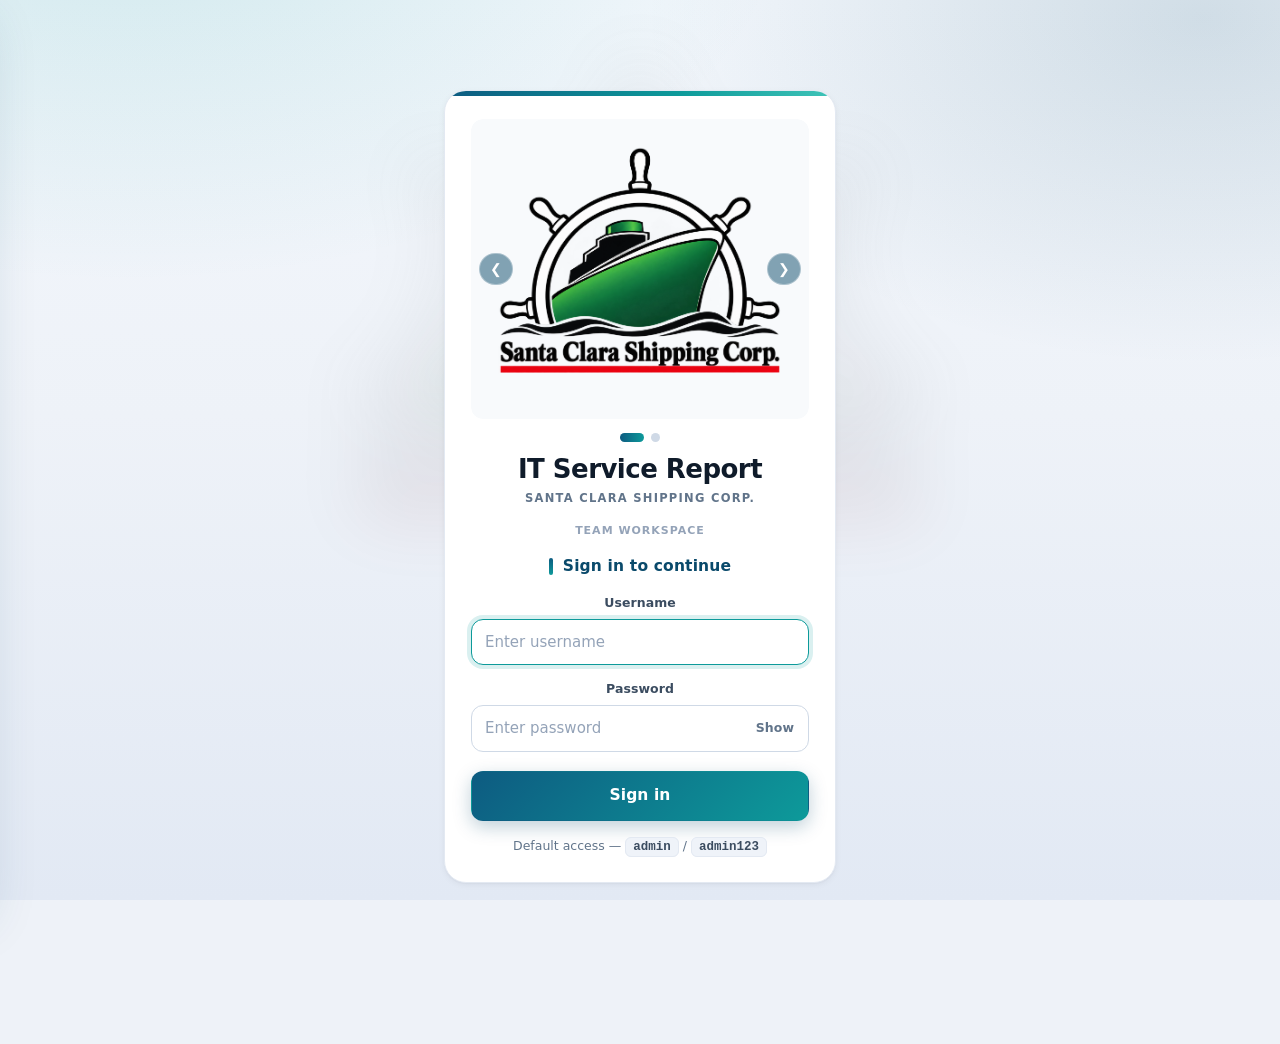
==== commit afb49140: "Stretch home carousel edge-to-edge, keep full logo visible" ====
--- a/IT_Service_Report_App.html
+++ b/IT_Service_Report_App.html
@@ -257,11 +257,16 @@
 .g2>div>span.eyebrow+*{display:block}
 
 /* ---------- brand / logo carousel ---------- */
-.brand{display:flex;flex-direction:column;align-items:center;text-align:center;gap:12px;margin:2px 0 16px}
-.brand img{width:clamp(210px,58vw,320px);height:auto;max-height:180px;object-fit:contain;border-radius:var(--r-md)}
-.logo-carousel{position:relative;width:clamp(210px,58vw,320px);margin:0 auto;overflow:hidden;border-radius:var(--r-md)}
+.brand{display:flex;flex-direction:column;align-items:stretch;text-align:center;gap:12px;margin:2px 0 16px}
+.card.top.hero{padding-top:0;overflow:hidden}
+.card.top.hero .logo-carousel{width:auto;margin:0 -19px;border-radius:0}
+@media(max-width:640px){
+.card.top.hero .logo-carousel{margin:0 -12px}
+}
+.brand img{width:100%;height:auto;max-height:300px;object-fit:contain;border-radius:var(--r-md)}
+.logo-carousel{position:relative;width:100%;margin:0 auto;overflow:hidden;border-radius:var(--r-md)}
 .logo-track{display:flex;transition:transform var(--t3) var(--ease)}
-.logo-track img{flex:0 0 100%;width:100%;height:auto;max-height:180px;object-fit:contain;padding:0}
+.logo-track img{flex:0 0 100%;width:100%;height:clamp(200px,52vw,320px);object-fit:contain;background:var(--surface-2);padding:8px}
 .logo-dots{display:flex;justify-content:center;gap:7px;margin-top:2px}
 .logo-dots button{
   min-height:0;min-width:0;width:9px;height:9px;border-radius:var(--r-full);padding:0;
@@ -501,9 +506,14 @@
 <div class="card"><h2>Overall remarks</h2><textarea id="rem"></textarea>
 <div class="g2"><div><label>Client representative</label><input id="client"></div><div></div></div></div>
 <div class="act"><button class="p" id="submit">Submit and generate QR</button></div>
-<div class="card" id="syncCard"><h2>Shared storage</h2>
-<div class="mu">Reports sync automatically to the team database.</div>
-<div class="mu" id="fbMsg" data-state="loading" role="status" aria-live="polite">Connecting...</div></div>
+<div class="card" id="syncCard"><h2>Shared storage — unlimited</h2>
+<div class="mu">Every report is kept (no limit) and shared to all PCs via the team cloud. Data stays until you delete it. Offline saves queue and sync later.</div>
+<div class="mu" id="fbMsg" data-state="loading" role="status" aria-live="polite">Connecting...</div>
+<div class="mu" id="fbSub" style="font-size:12px"></div>
+<div style="display:flex;gap:8px;flex-wrap:wrap;margin-top:8px">
+<button type="button" id="syncNow" style="width:auto;padding:8px 14px">Sync now</button>
+<button type="button" id="exportAll2" style="width:auto;padding:8px 14px">Export all (.xlsx)</button>
+</div></div>
 <p class="mu" id="msg"></p>
 </div>
 <div id="view" hidden></div>
@@ -1721,12 +1731,16 @@
  const end=new Uint8Array([0x50,0x4b,5,6,0,0,0,0,...u16(files.length),...u16(files.length),...u32(cs),...u32(off),0,0]);
  const parts=[...out,...cen,end],tot=parts.reduce((a,x)=>a+x.length,0),res=new Uint8Array(tot);let p=0;
  parts.forEach(x=>{res.set(x,p);p+=x.length});return res}
+function fmtUploaded(ts){ if(!ts) return "—"; try{ const d=new Date(ts); if(isNaN(d)) return "—"; const p=n=>String(n).padStart(2,"0"); return d.getFullYear()+"-"+p(d.getMonth()+1)+"-"+p(d.getDate())+" "+p(d.getHours())+":"+p(d.getMinutes()); }catch(e){ return "—"; } }
 function buildXlsx(d){
  const X=s=>String(s??"").replace(/[&<>"]/g,c=>({"&":"&amp;","<":"&lt;",">":"&gt;",'"':"&quot;"}[c])).replace(/[\u0000-\u0008\u000B\u000C\u000E-\u001F]/g,"");
  const fonts=[],fills=['<fill><patternFill patternType="none"/></fill>','<fill><patternFill patternType="gray125"/></fill>'],borders=['<border><left/><right/><top/><bottom/><diagonal/></border>'],xfs=[],xc={};
  const ix=(a,s)=>{let i=a.indexOf(s);if(i<0){a.push(s);i=a.length-1}return i};
  const bdr=(t,c)=>`<border><left${t}><color rgb="${c}"/></left><right${t}><color rgb="${c}"/></right><top${t}><color rgb="${c}"/></top><bottom${t}><color rgb="${c}"/></bottom><diagonal/></border>`;
  const st=(o={})=>{const k=JSON.stringify(o);if(xc[k]!=null)return xc[k];
+   if(xfs.length>=300){ // Excel caps at ~64k styles; reuse closest instead of piling new ones
+     const kk=Object.keys(xc); if(kk.length) return xc[kk[0]]; }
+
   const f=ix(fonts,`<font>${o.b?"<b/>":""}<sz val="${o.sz||10}"/><color rgb="FF${o.c||"000000"}"/><name val="Arial"/></font>`);
   const fl=o.f?ix(fills,`<fill><patternFill patternType="solid"><fgColor rgb="FF${o.f}"/><bgColor indexed="64"/></patternFill></fill>`):0;
   const b=o.nb?0:o.sig?ix(borders,'<border><left/><right/><top/><bottom style="thin"><color rgb="FF000000"/></bottom><diagonal/></border>'):ix(borders,bdr(' style="thin"',"FFA6A6A6"));
@@ -1738,11 +1752,11 @@
  const lines=(t,w)=>Math.max(1,Math.ceil(String(t||"").length/w)),ht=n=>{rows[r]=Math.max(20,n*13+8)};
  const sec=t=>{r++;put(0,4,t,{b:1,sz:12,c:"1F3864",nb:1});r++};
  const hdr=a=>{a.forEach(([c1,c2,t])=>put(c1,c2,t,{b:1,c:"FFFFFF",f:"1F3864",h:"center",v:"center"}));r++};
- const num=v=>v!==""&&v!=null&&!isNaN(v)?Number(v):(v||"");
+ const num=v=>{ if(v===""||v==null) return ""; const n=Number(v); return (isFinite(n)?n:(v||"")); };
  const LB={b:1,f:"D9E2F3"};
  put(0,4,"IT SERVICE REPORT",{b:1,sz:16,c:"1F3864",nb:1,h:"center",v:"center"});rows[r]=30;r++;
  put(0,4,d.no+"  |  "+d.stype,{c:"595959",nb:1,h:"center"});r+=2;
- [["Client / Site",d.site,"Date",d.date],["Address",d.addr,"Site contact",d.contact],["Technician",d.tech,"Service type",d.stype]].forEach(x=>{
+ [["Client / Site",d.site,"Date",d.date],["Address",d.addr,"Site contact",d.contact],["Technician",d.tech,"Service type",d.stype],["Uploaded",fmtUploaded(d.uploadedAt),"",""]].forEach(x=>{
   put(0,0,x[0],LB);put(1,2,x[1]);put(3,3,x[2],LB);put(4,4,x[3]);ht(Math.max(lines(x[1],26),lines(x[3],30)));r++});
  sec("1. Equipment Summary");
  hdr([[0,0,"System"],[1,1,"Total"],[2,2,"Working"],[3,3,"Faulty"],[4,4,"Work performed"]]);
@@ -1765,7 +1779,7 @@
    sd+=typeof x.v==="number"?`<c r="${ref}" s="${x.s}"><v>${x.v}</v></c>`:`<c r="${ref}" s="${x.s}" t="inlineStr"><is><t xml:space="preserve">${X(x.v)}</t></is></c>`});
   sd+="</row>"}
  const NS='xmlns="http://schemas.openxmlformats.org/spreadsheetml/2006/main"',H='<?xml version="1.0" encoding="UTF-8" standalone="yes"?>\n';
- const sheet=H+`<worksheet ${NS}><sheetPr><pageSetUpPr fitToPage="1"/></sheetPr><dimension ref="A1:E${last}"/><sheetViews><sheetView showGridLines="0" workbookViewId="0"/></sheetViews><sheetFormatPr defaultRowHeight="15"/><cols>${W.map((w,i)=>`<col min="${i+1}" max="${i+1}" width="${w}" customWidth="1"/>`).join("")}</cols><sheetData>${sd}</sheetData><mergeCells count="${merges.length}">${merges.map(m=>`<mergeCell ref="${m}"/>`).join("")}</mergeCells><pageMargins left="0.5" right="0.5" top="0.6" bottom="0.6" header="0.3" footer="0.3"/><pageSetup paperSize="9" orientation="portrait" fitToWidth="1" fitToHeight="0"/></worksheet>`;
+ const sheet=H+`<worksheet ${NS}><sheetPr><pageSetUpPr fitToPage="1"/></sheetPr><dimension ref="A1:E${last}"/><sheetViews><sheetView showGridLines="0" workbookViewId="0"/></sheetViews><sheetFormatPr defaultRowHeight="15"/><cols>${W.map((w,i)=>`<col min="${i+1}" max="${i+1}" width="${w}" customWidth="1"/>`).join("")}</cols><sheetData>${sd}</sheetData>${merges.length?`<mergeCells count="${merges.length}">${merges.map(m=>`<mergeCell ref="${m}"/>`).join("")}</mergeCells>`:""}<pageMargins left="0.5" right="0.5" top="0.6" bottom="0.6" header="0.3" footer="0.3"/><pageSetup paperSize="9" orientation="portrait" fitToWidth="1" fitToHeight="0"/></worksheet>`;
  const styles=H+`<styleSheet ${NS}><fonts count="${fonts.length}">${fonts.join("")}</fonts><fills count="${fills.length}">${fills.join("")}</fills><borders count="${borders.length}">${borders.join("")}</borders><cellStyleXfs count="1"><xf numFmtId="0" fontId="0" fillId="0" borderId="0"/></cellStyleXfs><cellXfs count="${xfs.length+1}"><xf numFmtId="0" fontId="0" fillId="0" borderId="0" xfId="0"/>${xfs.join("")}</cellXfs><cellStyles count="1"><cellStyle name="Normal" xfId="0" builtinId="0"/></cellStyles></styleSheet>`;
  const R="http://schemas.openxmlformats.org/officeDocument/2006/relationships",P="http://schemas.openxmlformats.org/package/2006/relationships";
  return zipStore([
@@ -1774,14 +1788,19 @@
   ["xl/workbook.xml",H+`<workbook ${NS} xmlns:r="${R}"><sheets><sheet name="Service Report" sheetId="1" r:id="rId1"/></sheets></workbook>`],
   ["xl/_rels/workbook.xml.rels",H+`<Relationships xmlns="${P}"><Relationship Id="rId1" Type="${R}/worksheet" Target="worksheets/sheet1.xml"/><Relationship Id="rId2" Type="${R}/styles" Target="styles.xml"/></Relationships>`],
    ["xl/styles.xml",styles],["xl/worksheets/sheet1.xml",sheet]])}
+function sortByUploadedDesc(list){ return [...list].sort((a,b)=>((b.uploadedAt||0)-(a.uploadedAt||0))||String(b.no||"").localeCompare(String(a.no||""))||String(b.date||"").localeCompare(String(a.date||""))); }
+function sortByUploadedAsc(list){ return [...list].sort((a,b)=>((a.uploadedAt||0)-(b.uploadedAt||0))||String(a.no||"").localeCompare(String(b.no||""))||String(a.date||"").localeCompare(String(b.date||""))); }
 /* ===== All-reports summary workbook ===== */
 function buildAllXlsx(list){
-  const reports=[...list].sort((a,b)=>(a.date||"").localeCompare(b.date||""));
+  const reports=sortByUploadedAsc(list);
   const X=s=>String(s??"").replace(/[&<>"]/g,c=>({"&":"&amp;","<":"&lt;",">":"&gt;",'"':"&quot;"}[c])).replace(/[\u0000-\u0008\u000B\u000C\u000E-\u001F]/g,"");
   const fonts=[],fills=['<fill><patternFill patternType="none"/></fill>','<fill><patternFill patternType="gray125"/></fill>'],borders=['<border><left/><right/><top/><bottom/><diagonal/></border>'],xfs=[],xc={};
   const ix=(a,s)=>{let i=a.indexOf(s);if(i<0){a.push(s);i=a.length-1}return i};
   const bdr=(t,c)=>`<border><left${t}><color rgb="${c}"/></left><right${t}><color rgb="${c}"/></right><top${t}><color rgb="${c}"/></top><bottom${t}><color rgb="${c}"/></bottom><diagonal/></border>`;
   const st=(o={})=>{const k=JSON.stringify(o);if(xc[k]!=null)return xc[k];
+   if(xfs.length>=300){ // Excel caps at ~64k styles; reuse closest instead of piling new ones
+     const kk=Object.keys(xc); if(kk.length) return xc[kk[0]]; }
+
    const f=ix(fonts,`<font>${o.b?"<b/>":""}<sz val="${o.sz||10}"/><color rgb="FF${o.c||"000000"}"/><name val="Arial"/></font>`);
    const fl=o.f?ix(fills,`<fill><patternFill patternType="solid"><fgColor rgb="FF${o.f}"/><bgColor indexed="64"/></patternFill></fill>`):0;
    const b=o.nb?0:ix(borders,bdr(' style="thin"',"FFA6A6A6"));
@@ -1792,7 +1811,7 @@
   const put=(c1,c2,v,o)=>{(cells[r]=cells[r]||{})[c1]={v,s:st(o)};for(let c=c1+1;c<=c2;c++)cells[r][c]={v:"",s:st(o)};if(c2>c1)merges.push(`${col(c1)}${r}:${col(c2)}${r}`)};
   const lines=(t,w)=>Math.max(1,Math.ceil(String(t||"").length/w)),ht=n=>{rows[r]=Math.max(20,n*13+8)};
   const hdr=a=>{a.forEach(([c1,c2,t])=>put(c1,c2,t,{b:1,c:"FFFFFF",f:"1F3864",h:"center",v:"center"}));r++};
-  const num=v=>v!==""&&v!=null&&!isNaN(v)?Number(v):(v||"");
+  const num=v=>{ if(v===""||v==null) return ""; const n=Number(v); return (isFinite(n)?n:(v||"")); };
   const sev=s=>({Low:0,Medium:1,High:2})[s]??-1;
   const SEV={Low:{b:1,f:"C6EFCE",c:"1E7B34"},Medium:{b:1,f:"FFEB9C",c:"8A6100"},High:{b:1,f:"FFC7CE",c:"B3261E"}};
   const sum=d=>{const t=[0,0,0];(d.eq||[]).forEach(e=>{t[0]+=+e.total||0;t[1]+=+e.ok||0;t[2]+=+e.bad||0});return t};
@@ -1810,10 +1829,10 @@
 
   // --- One row per report ---
   put(0,9,"REPORT LIST",{b:1,sz:12,c:"1F3864",nb:1});r++;
-  hdr([[0,0,"Date"],[1,1,"Report no."],[2,2,"Client / Site"],[3,3,"Technician"],[4,4,"Service type"],[5,5,"Total"],[6,6,"Working"],[7,7,"Faulty"],[8,8,"Findings (H/M/L)"],[9,9,"Top finding"]]);
+  hdr([[0,0,"Uploaded"],[1,1,"Report no."],[2,2,"Client / Site"],[3,3,"Technician"],[4,4,"Service type"],[5,5,"Total"],[6,6,"Working"],[7,7,"Faulty"],[8,8,"Findings (H/M/L)"],[9,9,"Top finding"]]);
   reports.forEach(d=>{const t=sum(d),fs=d.find||[];
    const h=fs.filter(f=>sev(f.lvl)===2).length,m=fs.filter(f=>sev(f.lvl)===1).length,l=fs.length-h-m;
-   put(0,0,d.date,{h:"center"});put(1,1,d.no);put(2,2,d.site);put(3,3,d.tech);put(4,4,d.stype);
+   put(0,0,fmtUploaded(d.uploadedAt)||d.date,{h:"center"});put(1,1,d.no);put(2,2,d.site);put(3,3,d.tech);put(4,4,d.stype);
    put(5,5,t[0],{h:"center"});put(6,6,t[1],{h:"center"});put(7,7,t[2],{h:"center"});
    put(8,8,`${h}/${m}/${l}`,{h:"center",b:1});
    put(9,9,fs.length?("["+(fs[0].sys||"")+(fs[0].lvl?", "+fs[0].lvl:"")+"] "+fs[0].text):"-");
@@ -1822,19 +1841,19 @@
 
   // --- Per-report detail ---
   put(0,9,"DETAILED FINDINGS BY REPORT",{b:1,sz:12,c:"1F3864",nb:1});r++;
-  hdr([[0,0,"Date"],[1,1,"Report no."],[2,2,"Site"],[3,3,"System"],[4,4,"Severity"],[5,9,"Details"]]);
+  hdr([[0,0,"Uploaded"],[1,1,"Report no."],[2,2,"Site"],[3,3,"System"],[4,4,"Severity"],[5,9,"Details"]]);
   let any=false;
   reports.forEach(d=>{const fs=d.find||[];if(!fs.length)return;any=true;
-   fs.forEach(f=>{put(0,0,d.date,{h:"center"});put(1,1,d.no);put(2,2,d.site);put(3,3,f.sys);
+   fs.forEach(f=>{put(0,0,fmtUploaded(d.uploadedAt)||d.date,{h:"center"});put(1,1,d.no);put(2,2,d.site);put(3,3,f.sys);
     put(4,4,f.lvl,{h:"center",...(SEV[f.lvl]||{})});put(5,9,f.text);ht(lines(f.text,80));r++})});
   if(!any){put(0,9,"No findings recorded.",{c:"7F7F7F",nb:1});r++}
   r++;
 
   // --- Remarks ---
   put(0,9,"OVERALL REMARKS",{b:1,sz:12,c:"1F3864",nb:1});r++;
-  hdr([[0,0,"Date"],[1,1,"Report no."],[2,2,"Site"],[3,9,"Remarks"]]);
+  hdr([[0,0,"Uploaded"],[1,1,"Report no."],[2,2,"Site"],[3,9,"Remarks"]]);
   let anyR=false;
-  reports.forEach(d=>{if(!d.rem)return;anyR=true;put(0,0,d.date,{h:"center"});put(1,1,d.no);put(2,2,d.site);put(3,9,d.rem);ht(Math.max(2,lines(d.rem,90)));r++});
+  reports.forEach(d=>{if(!d.rem)return;anyR=true;put(0,0,fmtUploaded(d.uploadedAt)||d.date,{h:"center"});put(1,1,d.no);put(2,2,d.site);put(3,9,d.rem);ht(Math.max(2,lines(d.rem,90)));r++});
   if(!anyR){put(0,9,"No remarks recorded.",{c:"7F7F7F",nb:1});r++}
 
   const last=r;
@@ -1845,14 +1864,14 @@
     sd+=typeof x.v==="number"?`<c r="${ref}" s="${x.s}"><v>${x.v}</v></c>`:`<c r="${ref}" s="${x.s}" t="inlineStr"><is><t xml:space="preserve">${X(x.v)}</t></is></c>`});
    sd+="</row>"}
   const NS='xmlns="http://schemas.openxmlformats.org/spreadsheetml/2006/main"',H='<?xml version="1.0" encoding="UTF-8" standalone="yes"?>\n';
-  const sheet=H+`<worksheet ${NS}><sheetPr><pageSetUpPr fitToPage="1"/></sheetPr><dimension ref="A1:J${last}"/><sheetViews><sheetView showGridLines="0" workbookViewId="0"/></sheetViews><sheetFormatPr defaultRowHeight="15"/><cols>${W.map((w,i)=>`<col min="${i+1}" max="${i+1}" width="${w}" customWidth="1"/>`).join("")}</cols><sheetData>${sd}</sheetData><mergeCells count="${merges.length}">${merges.map(m=>`<mergeCell ref="${m}"/>`).join("")}</mergeCells><pageMargins left="0.4" right="0.4" top="0.5" bottom="0.5" header="0.3" footer="0.3"/><pageSetup paperSize="9" orientation="landscape" fitToWidth="1" fitToHeight="0"/></worksheet>`;
+  const sheet=H+`<worksheet ${NS}><sheetPr><pageSetUpPr fitToPage="1"/></sheetPr><dimension ref="A1:J${Math.max(last-1,1)}"/><sheetViews><sheetView showGridLines="0" workbookViewId="0"/></sheetViews><sheetFormatPr defaultRowHeight="15"/><cols>${W.map((w,i)=>`<col min="${i+1}" max="${i+1}" width="${w}" customWidth="1"/>`).join("")}</cols><sheetData>${sd}</sheetData>${merges.length?`<mergeCells count="${merges.length}">${merges.map(m=>`<mergeCell ref="${m}"/>`).join("")}</mergeCells>`:""}<pageMargins left="0.4" right="0.4" top="0.5" bottom="0.5" header="0.3" footer="0.3"/><pageSetup paperSize="9" orientation="landscape" fitToWidth="1" fitToHeight="0"/></worksheet>`;
   const styles=H+`<styleSheet ${NS}><fonts count="${fonts.length}">${fonts.join("")}</fonts><fills count="${fills.length}">${fills.join("")}</fills><borders count="${borders.length}">${borders.join("")}</borders><cellStyleXfs count="1"><xf numFmtId="0" fontId="0" fillId="0" borderId="0"/></cellStyleXfs><cellXfs count="${xfs.length+1}"><xf numFmtId="0" fontId="0" fillId="0" borderId="0" xfId="0"/>${xfs.join("")}</cellXfs><cellStyles count="1"><cellStyle name="Normal" xfId="0" builtinId="0"/></cellStyles></styleSheet>`;
   const R="http://schemas.openxmlformats.org/officeDocument/2006/relationships",P="http://schemas.openxmlformats.org/package/2006/relationships";
   return zipStore([
    ["[Content_Types].xml",H+'<Types xmlns="http://schemas.openxmlformats.org/package/2006/content-types"><Default Extension="rels" ContentType="application/vnd.openxmlformats-package.relationships+xml"/><Default Extension="xml" ContentType="application/xml"/><Override PartName="/xl/workbook.xml" ContentType="application/vnd.openxmlformats-officedocument.spreadsheetml.sheet.main+xml"/><Override PartName="/xl/worksheets/sheet1.xml" ContentType="application/vnd.openxmlformats-officedocument.spreadsheetml.worksheet+xml"/><Override PartName="/xl/styles.xml" ContentType="application/vnd.openxmlformats-officedocument.spreadsheetml.styles+xml"/></Types>'],
    ["_rels/.rels",H+`<Relationships xmlns="${P}"><Relationship Id="rId1" Type="${R}/officeDocument" Target="xl/workbook.xml"/></Relationships>`],
    ["xl/workbook.xml",H+`<workbook ${NS} xmlns:r="${R}"><sheets><sheet name="All Reports" sheetId="1" r:id="rId1"/></sheets></workbook>`],
-   ["xl/_rels/workbook.xml.rels",H+`<Relationships xmlns="${P}"><Relationship Id="rId1" Type="${R}/worksheets" Target="worksheets/sheet1.xml"/><Relationship Id="rId2" Type="${R}/styles" Target="styles.xml"/></Relationships>`],
+   ["xl/_rels/workbook.xml.rels",H+`<Relationships xmlns="${P}"><Relationship Id="rId1" Type="${R}/worksheet" Target="worksheets/sheet1.xml"/><Relationship Id="rId2" Type="${R}/styles" Target="styles.xml"/></Relationships>`],
    ["xl/styles.xml",styles],["xl/worksheets/sheet1.xml",sheet]])}
 </script>
 <script>
@@ -1882,9 +1901,11 @@
 document.querySelectorAll("[data-add]").forEach(b=>b.onclick=()=>addRow(b.dataset.add));
 ["find"].forEach(addRow);
 function list(k){return [...$(k).children].map(r=>{const e=r.querySelectorAll("select,input");return{sys:e[0].value,text:e[1].value.trim(),lvl:e[2]&&e[2].tagName=="SELECT"?e[2].value:""}}).filter(x=>x.text)}
-function collect(no){
+function collect(no,prev){
  const rows=[...$("eq").querySelectorAll("tr")].slice(1).map((r,i)=>{const v=[...r.querySelectorAll("input")].map(x=>x.value);return{sys:SYS[i],total:v[0],ok:v[1],bad:v[2],work:v[3]}});
-  return{no:no||("SR-"+Date.now().toString(36).toUpperCase()),site:$("site").value,date:$("date").value,addr:$("addr").value,contact:$("contact").value,tech:$("tech").value,stype:$("stype").value,eq:rows,find:list("find"),rem:$("rem").value,client:$("client").value};
+  const now=Date.now();
+  const stamp=no?(prev&&prev.uploadedAt)||now:now;
+  return{no:no||("SR-"+now.toString(36).toUpperCase()),site:$("site").value,date:$("date").value,addr:$("addr").value,contact:$("contact").value,tech:$("tech").value,stype:$("stype").value,eq:rows,find:list("find"),rem:$("rem").value,client:$("client").value,uploadedAt:stamp};
 }
 function sect(t,items,lvl){
  if(!items.length)return`<h2>${t}</h2><p class="mu">None recorded.</p>`;
@@ -1897,7 +1918,7 @@
   <div class="card"><h2>Visit details</h2>
   <div class="g2"><div><span class="eyebrow">Client / Site</span>${esc(d.site)}</div><div><span class="eyebrow">Date</span>${esc(d.date)}</div>
   <div><span class="eyebrow">Address</span>${esc(d.addr)||'<span class="mu">&mdash;</span>'}</div><div><span class="eyebrow">Site contact</span>${esc(d.contact)||'<span class="mu">&mdash;</span>'}</div>
-  <div><span class="eyebrow">Technician</span>${esc(d.tech)}</div></div></div>
+  <div><span class="eyebrow">Technician</span>${esc(d.tech)}</div><div><span class="eyebrow">Uploaded</span>${fmtUploaded(d.uploadedAt)||'<span class="mu">&mdash;</span>'}</div></div></div>
   <div class="card"><h2>Equipment summary</h2><div class="scroll"><table><thead><tr><th>System</th><th>Total</th><th>Working</th><th>Faulty</th><th>Work performed</th></tr></thead><tbody>${d.eq.map(r=>`<tr><td>${r.sys}</td><td>${esc(r.total)}</td><td>${esc(r.ok)}</td><td>${esc(r.bad)}</td><td>${esc(r.work)}</td></tr>`).join("")}</tbody></table></div></div>
   <div class="card">${sect("Findings (issues indicated)",d.find||[],"Severity")}</div>
   <div class="card"><h2>Overall remarks</h2><p>${esc(d.rem)||'<span class="mu">None.</span>'}</p>
@@ -1912,6 +1933,7 @@
  d.eq.forEach(r=>{if(r.total||r.ok||r.bad||r.work)L.push(r.sys+": total "+(r.total||0)+", working "+(r.ok||0)+", faulty "+(r.bad||0)+(r.work?" - "+r.work:""))});
   if((d.find||[]).length){L.push("","FINDINGS");(d.find).forEach((x,i)=>L.push((i+1)+". ["+x.sys+(x.lvl?", "+x.lvl:"")+"] "+x.text))}
  if(d.rem)L.push("","REMARKS: "+d.rem);
+ if(d.uploadedAt)L.push("Uploaded: "+fmtUploaded(d.uploadedAt));
  if(d.client)L.push("","Client rep: "+d.client);
  return L.join("\n");
 }
@@ -1923,54 +1945,129 @@
  $("dlqr").onclick=()=>{const a=document.createElement("a");a.href=c.toDataURL("image/png");a.download="service-report-qr.png";a.click()};
 }
 const KEY="sr_reports_v1";
-// ===== REPLACE THIS WITH YOUR FIREBASE REALTIME DATABASE URL =====
+const IDB_NAME="sr_reports_db", IDB_STORE="reports", OUTBOX_STORE="outbox";
+const PAGE_SIZE=100; // list renders 100/page — storage itself is unlimited
+let listPage=1;
 const FIREBASE_URL = "https://servicereport-b0a3d-default-rtdb.asia-southeast1.firebasedatabase.app/";
-let fbDb=null;
-
-// Sync status pill: text + state for the coloured indicator
-function fbStatus(state,text){const el=$("fbMsg");if(!el)return;el.dataset.state=state;el.textContent=text;}
-
+const fbBase=FIREBASE_URL.replace(/\/$/,"");
+let fbDb=null, fbPollTimer=null, lastSyncAt=0;
+function setSyncState(state,msg){ const el=$("fbMsg"); if(!el) return; el.dataset.state=state; el.textContent=msg; }
+function setSyncSub(msg){ const el=$("fbSub"); if(el) el.textContent=msg||""; }
+function updateSyncStatus(){
+  if(!fbDb||!fbDb._loaded){ setSyncState("loading","Connecting…"); return; }
+  if(!navigator.onLine){ setSyncState("offline","Offline — saves on this PC, syncs when online."); }
+  else if(!fbDb._online){ setSyncState("offline","Cloud unreachable — saves on this PC, syncs when online."); }
+  else{ const p=fbDb._pending||0; setSyncState("ok",p>0?("Online — synced ("+p+" queued)…"):"Online — synced with team. All PCs see the same list."); }
+  const n=Object.keys(fbDb.reports||{}).length;
+  let sub=n+" report"+(n===1?"":"s")+" stored (no limit)";
+  if(lastSyncAt){ try{ sub+=" • last sync "+new Date(lastSyncAt).toLocaleString(); }catch(e){} }
+  setSyncSub(sub);
+}
+function idbOpen(){ return new Promise((res,rej)=>{ try{
+  const r=indexedDB.open(IDB_NAME,1);
+  r.onupgradeneeded=()=>{ r.result.createObjectStore(IDB_STORE,{keyPath:"no"}); r.result.createObjectStore(OUTBOX_STORE,{keyPath:"no"}); };
+  r.onsuccess=()=>res(r.result); r.onerror=()=>rej(r.error);
+  }catch(e){ rej(e); } }); }
+let _idb=null;
+function idb(){ if(_idb) return Promise.resolve(_idb); return idbOpen().then(db=>{ _idb=db; return db; }); }
+const idbAll=(s)=>new Promise((res,rej)=>{ idb().then(db=>{ try{
+  const q=db.transaction(s,"readonly").objectStore(s).getAll();
+  q.onsuccess=()=>res(q.result||[]); q.onerror=()=>rej(q.error);
+  }catch(e){ rej(e); } }).catch(rej); });
+function idbWrite(s,fn){ return idb().then(db=>new Promise((res,rej)=>{ try{
+  const tx=db.transaction(s,"readwrite"); fn(tx.objectStore(s));
+  tx.oncomplete=()=>res(); tx.onerror=()=>rej(tx.error);
+  }catch(e){ rej(e); } })); }
+const idbPut=(s,v)=>idbWrite(s,os=>{ try{os.put(v)}catch(e){} }).catch(()=>{});
+const idbDel=(s,k)=>idbWrite(s,os=>{ try{os.delete(k)}catch(e){} }).catch(()=>{});
+const idbClear=(s)=>idbWrite(s,os=>{ try{os.clear()}catch(e){} }).catch(()=>{});
+function migrateLegacyCache(){ return idbAll(IDB_STORE).then(rows=>{ if(rows.length) return;
+  let legacy={}; try{ legacy=JSON.parse(localStorage.getItem(KEY)||"{}"); }catch(e){ legacy={}; }
+  const vals=Object.values(legacy).filter(d=>d&&d.no); if(!vals.length) return;
+  return idbWrite(IDB_STORE,os=>{ vals.forEach(v=>{ try{os.put(v)}catch(e){} }); }).catch(()=>{});
+  }).catch(()=>{}); }
+function emitAndRefresh(){ if(fbDb) fbDb.emit(); refreshSide(EDIT_NO); if($("lt")) drawList(); updateSyncStatus(); }
+
+// Sync status pill: text + state for the coloured indicator (legacy helper)
+function fbStatus(state,text){ setSyncState(state==="online"?"ok":state,text); }
+
+function fbFetch(){
+  return fetch(`${fbBase}/reports.json`).then(r=>r.json()).then(data=>{
+    if(!fbDb) return;
+    fbDb.reports=data||{}; fbDb._loaded=true; fbDb._online=true; lastSyncAt=Date.now();
+    try{ localStorage.setItem("sr_last_sync",String(lastSyncAt)); }catch(e){}
+    idbWrite(IDB_STORE,os=>{ Object.values(fbDb.reports).forEach(v=>{ if(v&&v.no){ try{os.put(v)}catch(e){} } }); }).catch(()=>{});
+    emitAndRefresh();
+  }).catch(()=>{ if(fbDb){ fbDb._online=false; } updateSyncStatus(); });
+}
+function applySnapshot(snap){
+  return idbAll(OUTBOX_STORE).then(out=>{
+    const outKeys={}; out.forEach(d=>{ if(d&&d.no) outKeys[d.no]=1; });
+    if(!fbDb) return;
+    fbDb.reports=snap||{}; fbDb._loaded=true; fbDb._online=true; lastSyncAt=Date.now();
+    try{ localStorage.setItem("sr_last_sync",String(lastSyncAt)); }catch(e){}
+    idbWrite(IDB_STORE,os=>{ try{os.clear()}catch(e){}
+      Object.values(fbDb.reports).forEach(v=>{ if(v&&v.no){ try{os.put(v)}catch(e){} } });
+    }).catch(()=>{});
+    out.forEach(d=>{ if(d&&d.no) fbDb.reports[d.no]=d; }); // unsynced work never lost
+    emitAndRefresh();
+  }).catch(()=>{});
+}
+function flushOutbox(){
+  return idbAll(OUTBOX_STORE).then(rows=>{
+    if(fbDb) fbDb._pending=rows.length; updateSyncStatus();
+    if(!rows.length) return;
+    return Promise.all(rows.map(d=>
+      fetch(`${fbBase}/reports/${encodeURIComponent(d.no)}.json`,{method:"PUT",body:JSON.stringify(d)})
+        .then(()=>idbDel(OUTBOX_STORE,d.no)).catch(()=>{})
+    )).then(()=>idbAll(OUTBOX_STORE)).then(left=>{
+      if(fbDb) fbDb._pending=left.length; lastSyncAt=Date.now();
+      try{ localStorage.setItem("sr_last_sync",String(lastSyncAt)); }catch(e){}
+      if(left.length===0) return fbFetch(); updateSyncStatus();
+    });
+  }).catch(()=>{});
+}
 function fbInit(){
-  fbDb={reports:{},_loaded:false,_listeners:[],on(cb){this._listeners.push(cb)},emit(){this._listeners.forEach(cb=>cb(this.reports))}};
-  const base=FIREBASE_URL.replace(/\/$/,"");
-  fbStatus("loading","Connecting to team database...");
-  fetch(`${base}/reports.json`).then(r=>r.json()).then(data=>{
-    fbDb.reports=data||{}; 
-    fbDb._loaded=true;
-    fbDb.emit();
-    // Auto-sync: push any local-only reports to Firebase
-    const stored=localStorage.getItem("fb_"+KEY);
-    if(stored){
-      try{
-        const local=JSON.parse(stored);
-        Object.values(local).forEach(r=>fbPut(r));
-        localStorage.removeItem("fb_"+KEY);
-      }catch(e){}
-    }
-    fbStatus("online","Online · synced with team");
-    // Refresh UI now that Firebase is loaded
-    refreshSide(EDIT_NO); 
-    if($("lt")) drawList();
-  }).catch(e=>{
-    fbDb.reports={}; 
-    fbDb._loaded=true;
-    fbDb.emit();
-    fbStatus("offline","Offline · saving on this device only");
-    refreshSide(EDIT_NO);
-    if($("lt")) drawList();
-  });
+  fbDb={reports:{},_loaded:false,_online:true,_pending:0,_listeners:[],on(cb){this._listeners.push(cb)},emit(){this._listeners.forEach(cb=>cb(this.reports))}};
+  try{ lastSyncAt=parseInt(localStorage.getItem("sr_last_sync")||"0",10)||0; }catch(e){}
+  setSyncState("loading","Connecting…"); listPage=1;
+  migrateLegacyCache().then(()=>idbAll(IDB_STORE)).then(rows=>{
+    const map={}; rows.forEach(r=>{ if(r&&r.no) map[r.no]=r; });
+    return idbAll(OUTBOX_STORE).then(out=>{ out.forEach(d=>{ if(d&&d.no) map[d.no]=d; });
+      if(fbDb) fbDb._pending=out.length; return map; });
+  }).then(map=>{
+    if(fbDb){ fbDb.reports=map; fbDb.emit(); }
+    refreshSide(EDIT_NO); if($("lt")) drawList(); updateSyncStatus();
+  }).catch(()=>{});
+  fbFetch().then(()=>flushOutbox()).catch(()=>{});
+  if(fbPollTimer) clearInterval(fbPollTimer);
+  fbPollTimer=setInterval(()=>{ if(document.hidden) return;
+    fetch(`${fbBase}/reports.json`).then(r=>r.json()).then(d=>applySnapshot(d||{}))
+      .catch(()=>{ if(fbDb){ fbDb._online=false; updateSyncStatus(); } });
+  },15000);
+  document.addEventListener("visibilitychange",()=>{ if(!document.hidden) fbFetch().then(()=>flushOutbox()).catch(()=>{}); });
+  window.addEventListener("online",()=>{ setSyncState("loading","Back online — syncing…"); fbFetch().then(()=>flushOutbox()).catch(()=>{}); });
+  window.addEventListener("offline",()=>updateSyncStatus());
 }
 
 function fbPut(report){
-  const base=FIREBASE_URL.replace(/\/$/,"");
-  return fetch(`${base}/reports/${encodeURIComponent(report.no)}.json`,{method:"PUT",body:JSON.stringify(report)}).then(r=>{
+  idbPut(IDB_STORE,report); // unlimited local copy first (survives reload)
+  idbPut(OUTBOX_STORE,report); // queued for cloud until confirmed
+  if(fbDb) fbDb._pending=(fbDb._pending||0)+1; updateSyncStatus();
+  return fetch(`${fbBase}/reports/${encodeURIComponent(report.no)}.json`,{method:"PUT",body:JSON.stringify(report)}).then(r=>{
     if(!r.ok) throw new Error("Put failed: "+r.status);
-  }).catch(e=>{console.error("Firebase put error:",e); throw e});
+  }).then(()=>idbDel(OUTBOX_STORE,report.no)
+  ).then(()=>idbAll(OUTBOX_STORE)).then(left=>{
+    if(fbDb) fbDb._pending=left.length; lastSyncAt=Date.now();
+    try{ localStorage.setItem("sr_last_sync",String(lastSyncAt)); }catch(e){}
+    updateSyncStatus();
+  }).catch(e=>{ if(fbDb){ fbDb._online=false; updateSyncStatus(); }
+    console.error("Firebase put error (kept locally, will retry):",e); throw e});
 }
 
 function fbDel(no){
-  const base=FIREBASE_URL.replace(/\/$/,"");
-  const url=`${base}/reports/${encodeURIComponent(no)}.json`;
+  const url=`${fbBase}/reports/${encodeURIComponent(no)}.json`;
+  idbDel(IDB_STORE,no); idbDel(OUTBOX_STORE,no);
   console.log("Firebase DELETE:", url);
   return fetch(url,{method:"DELETE"}).then(r=>{
     console.log("Firebase DELETE response:", r.status);
@@ -1982,61 +2079,40 @@
   }).catch(e=>{console.error("Firebase delete error:",e); throw e});
 }
 
+function backfillUploaded(o){
+  let changed=false;
+  Object.values(o||{}).forEach(d=>{
+    if(d&&d.no&&!d.uploadedAt){ d.uploadedAt=Date.parse(d.date+"T00:00:00")||0; changed=true; }
+  });
+  return changed;
+}
 const store={all(){
-  if(fbDb && fbDb._loaded){
-    // Merge localStorage reports that aren't in Firebase yet
-    try{
-      const local=JSON.parse(localStorage.getItem(KEY)||"{}");
-      Object.keys(local).forEach(k=>{if(!fbDb.reports[k]) fbDb.reports[k]=local[k];});
-    }catch(e){}
-    return fbDb.reports;
-  }
-  if(fbDb && !fbDb._loaded){
-    return {};
-  }
-  try{return JSON.parse(localStorage.getItem(KEY)||"{}")}catch(e){return{}}
+  if(fbDb && fbDb._loaded){ if(backfillUploaded(fbDb.reports)) idbWrite(IDB_STORE,os=>{ Object.values(fbDb.reports).forEach(v=>{ if(v&&v.no){ try{os.put(v)}catch(e){} } }); }).catch(()=>{}); return fbDb.reports||{}; }
+  if(fbDb && !fbDb._loaded){ return fbDb.reports||{}; }
+  return (fbDb&&fbDb.reports)||{};
 },
 put(d){
-  if(fbDb){
-    fbDb.reports[d.no]=d; fbDb.emit();
-    fbPut(d).catch(e=>{console.error("Sync put failed:",e);});
-  }else{
-    const o=this.all(); o[d.no]=d; localStorage.setItem(KEY,JSON.stringify(o));
-  }
+  if(fbDb){ fbDb.reports[d.no]=d; fbDb.emit(); refreshSide(EDIT_NO); if($("lt")) drawList(); }
+  fbPut(d).catch(()=>{ /* kept locally + queued, retried automatically */ });
 },
 get(n){
-  if(fbDb && fbDb.reports[n]) return fbDb.reports[n];
+  if(fbDb && fbDb.reports && fbDb.reports[n]) return fbDb.reports[n];
   return this.all()[n];
 },
 del(n){
-  if(fbDb){
-    // Try Firebase first
-    const inFirebase = fbDb.reports[n];
-    delete fbDb.reports[n]; 
-    fbDb.emit();
-    fbDel(n).catch(()=>{}).finally(()=>{
-      // Also clean localStorage regardless
-      try{
-        const o=JSON.parse(localStorage.getItem(KEY)||"{}");
-        if(o[n]){ delete o[n]; localStorage.setItem(KEY,JSON.stringify(o)); }
-      }catch(e){}
-    });
-  }else{
-    const o=this.all(); delete o[n]; localStorage.setItem(KEY,JSON.stringify(o));
-  }
+  if(fbDb){ delete fbDb.reports[n]; fbDb.emit(); }
+  idbDel(IDB_STORE,n); idbDel(OUTBOX_STORE,n);
+  refreshSide(EDIT_NO); if($("lt")) drawList(); updateSyncStatus();
+  if(fbDb){ fbDel(n).catch(()=>{}); }
 }};
 function clearAllReports(){
-  if(fbDb){
-    // Delete all from Firebase
-    const base=FIREBASE_URL.replace(/\/$/,"");
-    fetch(`${base}/reports.json`,{method:"DELETE"}).catch(()=>{});
-    fbDb.reports={}; fbDb.emit();
-  }
-  // Clear localStorage
-  localStorage.removeItem(KEY);
-  // Refresh UI
-  refreshSide(EDIT_NO); 
-  if($("lt")) drawList();
+  if(!confirm("Delete ALL reports on ALL PCs? This cannot be undone.")) return;
+  if(fbDb){ fbDb.reports={}; fbDb.emit(); }
+  idbClear(IDB_STORE); idbClear(OUTBOX_STORE); listPage=1;
+  try{ localStorage.removeItem(KEY); localStorage.removeItem("fb_"+KEY); }catch(e){}
+  if(fbDb){ fetch(`${fbBase}/reports.json`,{method:"DELETE"}).catch(()=>{}); }
+  refreshSide(EDIT_NO);
+  if($("lt")) drawList(); updateSyncStatus();
 }
 function dlBlob(name,type,data){const a=document.createElement("a"),u=URL.createObjectURL(new Blob([data],{type}));a.href=u;a.download=name;document.body.appendChild(a);a.click();a.remove();setTimeout(()=>URL.revokeObjectURL(u),2000)}
 function printReport(no){
@@ -2051,7 +2127,7 @@
 }
 /* ===== Print every report, one per page, with a summary cover ===== */
 function printAllReports(){
-  const reports=Object.values(store.all()).sort((a,b)=>(a.date||"").localeCompare(b.date||"")||(a.no||"").localeCompare(b.no||""));
+  const reports=sortByUploadedAsc(Object.values(store.all()));
   if(!reports.length){alert("There are no reports to print.");return}
   closeSide();
   const w=window.open("","_blank");
@@ -2064,8 +2140,8 @@
   reports.forEach(d=>{const t=tot(d);G[0]+=t[0];G[1]+=t[1];G[2]+=t[2];(d.find||[]).forEach(f=>{nf++;const s=sev(f.lvl);if(s===2)nh++;else if(s===1)nm++;else nl++})});
   const summary=`<div class="cover"><h1>IT Service Reports</h1><div class="mu">Santa Clara Shipping Corp. · ${reports.length} report(s) · generated ${esc(new Date().toLocaleString())}</div>
   <h2>Overall totals</h2><table><tr><th>Total equipment</th><th>Working</th><th>Faulty</th><th>Findings</th><th>High</th><th>Medium</th><th>Low</th></tr><tr><td>${G[0]}</td><td>${G[1]}</td><td>${G[2]}</td><td>${nf}</td><td>${nh}</td><td>${nm}</td><td>${nl}</td></tr></table>
-  <h2>Report list</h2><table><tr><th>Date</th><th>Report no.</th><th>Site</th><th>Technician</th><th>Service type</th><th>Total</th><th>Working</th><th>Faulty</th><th>Findings</th></tr>
-  ${reports.map(d=>{const t=tot(d),c=(d.find||[]).length;return `<tr><td>${esc(d.date)}</td><td>${esc(d.no)}</td><td>${esc(d.site)}</td><td>${esc(d.tech)}</td><td>${esc(d.stype)}</td><td>${t[0]}</td><td>${t[1]}</td><td>${t[2]}</td><td>${c}</td></tr>`}).join("")}</table></div>`;
+  <h2>Report list (sorted by upload time)</h2><table><tr><th>Uploaded</th><th>Report no.</th><th>Site</th><th>Technician</th><th>Service type</th><th>Total</th><th>Working</th><th>Faulty</th><th>Findings</th></tr>
+  ${reports.map(d=>{const t=tot(d),c=(d.find||[]).length;return `<tr><td>${fmtUploaded(d.uploadedAt)}</td><td>${esc(d.no)}</td><td>${esc(d.site)}</td><td>${esc(d.tech)}</td><td>${esc(d.stype)}</td><td>${t[0]}</td><td>${t[1]}</td><td>${t[2]}</td><td>${c}</td></tr>`}).join("")}</table></div>`;
   // One page per report
   const pages=reports.map((d,i)=>{
    const eq=(d.eq||[]).map(r=>`<tr><td>${esc(r.sys)}</td><td>${esc(r.total)}</td><td>${esc(r.ok)}</td><td>${esc(r.bad)}</td><td>${esc(r.work)}</td></tr>`).join("");
@@ -2101,11 +2177,11 @@
 let EDIT_NO=null;
 function refreshSide(activeNo){
  const q=($("sideq")&&$("sideq").value||"").trim().toLowerCase();
- const all=Object.values(store.all()).sort((a,b)=>(b.date||"").localeCompare(a.date||"")||(b.no||"").localeCompare(a.no||""));
+ const all=sortByUploadedDesc(Object.values(store.all()));
  const rows=all.filter(r=>!q||[r.site,r.tech,r.no,r.stype].join(" ").toLowerCase().includes(q));
  if($("sidecount"))$("sidecount").textContent=all.length+" report(s)";
  if(!$("sidelist"))return;
- $("sidelist").innerHTML=rows.length?rows.map(r=>`<div class="side-item${r.no===activeNo?" active":""}" data-no="${esc(r.no)}"><div class="t">${esc(r.site||"(no site)")}</div><div class="s">${esc(r.date||"")} · ${esc(r.tech||"")} · ${esc(r.no||"")}<br>${esc(r.stype||"")} · ${(r.find||[]).length} issue(s)</div><div class="btns"><button class="sview" data-no="${esc(r.no)}">Open</button><button class="sedit" data-no="${esc(r.no)}">Edit</button><button class="sdel" data-no="${esc(r.no)}">Del</button></div><div class="btns"><button class="sprint" data-no="${esc(r.no)}">Print</button><button class="sxl" data-no="${esc(r.no)}">Excel</button></div></div>`).join("")
+ $("sidelist").innerHTML=rows.length?rows.map(r=>`<div class="side-item${r.no===activeNo?" active":""}" data-no="${esc(r.no)}"><div class="t">${esc(r.site||"(no site)")}</div><div class="s">${fmtUploaded(r.uploadedAt)} · ${esc(r.tech||"")} · ${esc(r.no||"")}<br>${esc(r.stype||"")} · ${(r.find||[]).length} issue(s)</div><div class="btns"><button class="sview" data-no="${esc(r.no)}">Open</button><button class="sedit" data-no="${esc(r.no)}">Edit</button><button class="sdel" data-no="${esc(r.no)}">Del</button></div><div class="btns"><button class="sprint" data-no="${esc(r.no)}">Print</button><button class="sxl" data-no="${esc(r.no)}">Excel</button></div></div>`).join("")
   :`<div class="empty"><div class="ico">&#128203;</div><strong>No reports yet</strong><p>Submitted reports will appear here and sync to your team.</p></div>`;
  $("sidelist").querySelectorAll(".side-item").forEach(it=>it.onclick=e=>{
    if(e.target.closest("button"))return;
@@ -2151,26 +2227,35 @@
     if(dx>70&&e.changedTouches[0].clientX<140&&$("app")&&!$("app").hidden)openSide();},{passive:true});
 }
 function showList(){
+  listPage=1;
   $("form").hidden=true;$("view").hidden=true;$("listv").hidden=false;
-  ALL=Object.values(store.all()).sort((a,b)=>(b.date||"").localeCompare(a.date||"")||(b.no||"").localeCompare(a.no||""));
-  $("listv").innerHTML=`<div class="card top hero"><div class="brand"><div class="logo-carousel"><div class="logo-track"><img src="logoo.png" alt="Santa Clara Shipping Corp. logo"><img src="penafrancia.png" alt="Penafrancia logo" onerror="this.onerror=null;this.src='logo.png'"></div><button type="button" class="logo-arrow prev" aria-label="Previous logo">&#10094;</button><button type="button" class="logo-arrow next" aria-label="Next logo">&#10095;</button></div><div class="logo-dots"><button type="button" class="on" aria-label="Logo 1"></button><button type="button" aria-label="Logo 2"></button></div><div class="brand-text"><h1>Saved reports</h1><small>Santa Clara Shipping Corp.</small></div></div><div class="mu">${ALL.length} report(s) in the team database. Tap a row to open it.</div>
+  ALL=sortByUploadedDesc(Object.values(store.all()));
+  $("listv").innerHTML=`<div class="card top hero"><div class="brand"><div class="logo-carousel"><div class="logo-track"><img src="logoo.png" alt="Santa Clara Shipping Corp. logo"><img src="penafrancia.png" alt="Penafrancia logo" onerror="this.onerror=null;this.src='logo.png'"></div><button type="button" class="logo-arrow prev" aria-label="Previous logo">&#10094;</button><button type="button" class="logo-arrow next" aria-label="Next logo">&#10095;</button></div><div class="logo-dots"><button type="button" class="on" aria-label="Logo 1"></button><button type="button" aria-label="Logo 2"></button></div><div class="brand-text"><h1>Saved reports</h1><small>Santa Clara Shipping Corp.</small></div></div><div class="mu" id="listCount">${ALL.length} report(s) in the team database (no limit). Tap a row to open it.</div>
 <div class="field" style="margin-top:16px"><label for="q">Search by site, technician, or report no.</label><input id="q" placeholder="Type to filter"></div>
 <div class="act" style="margin-top:12px"><button class="p" id="newrep2">New report</button><button id="exportAll">Export all Excel</button><button id="printAll">Print all reports</button><button id="bk">Backup (file)</button><button id="rs">Restore</button><button id="clearAll" class="danger">Clear all</button><input id="rf" type="file" accept=".json,application/json" hidden></div>
-<p class="mu" id="lmsg" role="status" aria-live="polite" style="margin-top:12px">Clearing your browser data removes the local copy, so keep a backup now and then.</p></div>
+<p class="mu" id="lmsg" role="status" aria-live="polite" style="margin-top:12px">Unlimited storage — reports stay on all PCs until deleted.</p></div>
 <div class="card"><div class="scroll"><table id="lt"></table></div></div>`;
   initCarousels();
   $("q").oninput=drawList;drawList();
 $("bk").onclick=()=>dlBlob("service-reports-backup.json","application/json",JSON.stringify(store.all()));
   $("rs").onclick=()=>$("rf").click();
   $("exportAll").onclick=()=>{
-    if(!ALL.length){alert("There are no reports to export.");return}
+    ALL=sortByUploadedDesc(Object.values(store.all()));
+    if(!ALL.length){alert("There are no reports to export yet.");return}
     $("lmsg").textContent="Building Excel summary of "+ALL.length+" report(s)...";
     try{
-      dlBlob("it-service-reports-summary.xlsx","application/vnd.openxmlformats-officedocument.spreadsheetml.sheet",buildAllXlsx(ALL));
-      $("lmsg").textContent="Excel summary downloaded ("+ALL.length+" report(s)).";
-    }catch(x){console.error(x);$("lmsg").textContent="Excel export failed: "+x.message}
+      const bytes=buildAllXlsx(ALL);
+      if(!bytes||!bytes.length)throw new Error("Workbook came back empty.");
+      dlBlob("it-service-reports-summary.xlsx","application/vnd.openxmlformats-officedocument.spreadsheetml.sheet",bytes);
+      $("lmsg").textContent="Excel summary downloaded ("+ALL.length+" report(s), "+bytes.length+" bytes).";
+    }catch(x){
+      console.error("Export all failed:",x);
+      $("lmsg").textContent="Excel export failed: "+(x&&x.message?x.message:String(x));
+      alert("Excel export failed.\n\n"+(x&&x.message?x.message:String(x))+"\n\nDetails are in the browser console (F12).");
+    }
   };
   $("printAll").onclick=()=>{
+    ALL=sortByUploadedDesc(Object.values(store.all()));
     if(!ALL.length){alert("There are no reports to print.");return}
     printAllReports();
   };
@@ -2178,17 +2263,27 @@
   if($("newrep2"))$("newrep2").onclick=()=>{clearForm();$("form").hidden=false;$("view").hidden=true;$("listv").hidden=true;scrollTo(0,0);};
  $("rf").onchange=e=>{const f=e.target.files[0];if(!f)return;
   const r=new FileReader();
-  r.onload=()=>{try{const o=JSON.parse(r.result);let n=0;const cur=store.all();
-    Object.values(o).forEach(d=>{if(d&&d.no&&Array.isArray(d.eq)){cur[d.no]=d;n++}});
-    localStorage.setItem(KEY,JSON.stringify(cur));showList();$("lmsg").textContent="Restored "+n+" report(s)."}
+  r.onload=()=>{try{const o=JSON.parse(r.result);let n=0;
+    const vals=Object.values(o).filter(d=>d&&d.no&&Array.isArray(d.eq));
+    vals.forEach(d=>{ if(!d.uploadedAt) d.uploadedAt=Date.parse(d.date+"T00:00:00")||Date.now(); });
+    if(fbDb){ vals.forEach(d=>{ fbDb.reports[d.no]=d; }); fbDb.emit(); }
+    idbWrite(IDB_STORE,os=>{ vals.forEach(d=>{ try{os.put(d)}catch(x){} }); }).catch(()=>{});
+    vals.forEach(d=>{ n++; fbPut(d).catch(()=>{}); });
+    listPage=1; showList();$("lmsg").textContent="Restored "+n+" report(s) — syncing to all PCs."}
    catch(x){$("lmsg").textContent="That file could not be read as a backup."}};
   r.readAsText(f);};
 }
 function drawList(){
- const q=$("q").value.trim().toLowerCase();
- const rows=ALL.filter(r=>!q||[r.site,r.tech,r.no,r.stype].join(" ").toLowerCase().includes(q));
- $("lt").innerHTML=`<thead><tr><th>Date</th><th>Site</th><th>Technician</th><th>Report no.</th><th>Issues</th><th></th></tr></thead><tbody>`+
-   (rows.length?rows.map(r=>`<tr class="lr" data-no="${esc(r.no)}" style="cursor:pointer"><td>${esc(r.date)}</td><td>${esc(r.site)}</td><td>${esc(r.tech)}</td><td>${esc(r.no)}</td><td>${(r.find||[]).length}</td><td style="white-space:nowrap"><button class="x edit" data-no="${esc(r.no)}" title="Edit">Edit</button> <button class="x del" data-no="${esc(r.no)}" title="Delete">Delete</button></td></tr>`).join(""):`<tr><td colspan="6" class="mu" style="text-align:center;padding:26px 12px">${q?"No reports match your search.":"No reports found."}</td></tr>`)+`</tbody>`;
+ const qv=($("q")&&$("q").value||"").trim().toLowerCase();
+ const rows=ALL.filter(r=>!qv||[r.site,r.tech,r.no,r.stype].join(" ").toLowerCase().includes(qv));
+  const totalPages=Math.max(1,Math.ceil(rows.length/PAGE_SIZE));
+  if(listPage>totalPages) listPage=totalPages;
+  const start=(listPage-1)*PAGE_SIZE, slice=rows.slice(start,start+PAGE_SIZE);
+  const lc=$("listCount"); if(lc) lc.textContent=rows.length+" report(s) in the team database (no limit). Tap a row to open it.";
+  const lm=$("lmsg"); if(lm&&qv==="") lm.textContent="Showing "+(rows.length?start+1:0)+"–"+Math.min(start+PAGE_SIZE,rows.length)+" of "+rows.length+" (page "+listPage+"/"+totalPages+").";
+ $("lt").innerHTML=`<thead><tr><th>Uploaded</th><th>Site</th><th>Technician</th><th>Report no.</th><th>Issues</th><th></th></tr></thead><tbody>`+
+   (slice.length?slice.map(r=>`<tr class="lr" data-no="${esc(r.no)}" style="cursor:pointer"><td title="Visit date: ${esc(r.date||"")}">${fmtUploaded(r.uploadedAt)}</td><td>${esc(r.site)}</td><td>${esc(r.tech)}</td><td>${esc(r.no)}</td><td>${(r.find||[]).length}</td><td style="white-space:nowrap"><button class="x edit" data-no="${esc(r.no)}" title="Edit">Edit</button> <button class="x del" data-no="${esc(r.no)}" title="Delete">Delete</button></td></tr>`).join(""):`<tr><td colspan="6" class="mu" style="text-align:center;padding:26px 12px">${qv?"No reports match your search.":"No reports found."}</td></tr>`)+`</tbody>`+
+   (totalPages>1?`<tfoot><tr><td colspan="6" style="text-align:center;padding:10px"><button class="x" id="pgPrev" ${listPage<=1?"disabled":""}>← Prev</button> <span class="mu">Page ${listPage} / ${totalPages}</span> <button class="x" id="pgNext" ${listPage>=totalPages?"disabled":""}>Next →</button></td></tr></tfoot>`:"");
  $("lt").querySelectorAll(".lr").forEach(tr=>tr.onclick=()=>{const d=ALL.find(x=>x.no===tr.dataset.no);if(d)show(d)});
  $("lt").querySelectorAll(".del").forEach(b=>b.onclick=e=>{e.stopPropagation();
   if(confirm("Delete report "+b.dataset.no+"? This cannot be undone.")){
@@ -2199,6 +2294,8 @@
   }
 });
  $("lt").querySelectorAll(".edit").forEach(b=>b.onclick=e=>{e.stopPropagation();editReport(b.dataset.no);});
+  const pp=$("pgPrev"); if(pp) pp.onclick=e=>{e.stopPropagation(); if(listPage>1){ listPage--; drawList(); }};
+  const pn=$("pgNext"); if(pn) pn.onclick=e=>{e.stopPropagation(); listPage++; drawList(); };
 }
 function clearForm(){
  ["site","addr","contact","rem","client"].forEach(id=>{$(id).value=""});
@@ -2230,7 +2327,7 @@
 }
 $("showlist").onclick=showList;
 $("submit").onclick=()=>{
- const base=collect(EDIT_NO);
+ const base=collect(EDIT_NO,EDIT_NO?store.get(EDIT_NO):null);
  if(!base.site||!base.tech){$("msg").textContent="Please fill in Client / Site and Technician.";return}
  const isUpdate=!!EDIT_NO;
  let saved=true;try{store.put(base)}catch(e){saved=false}
@@ -2246,6 +2343,13 @@
 // ===== Auto-initialize Firebase (hardcoded URL) =====
 fbInit();
 fbDb.on(()=>{refreshSide(EDIT_NO); if($("lt"))drawList();});
+if($("syncNow"))$("syncNow").onclick=()=>{ setSyncState("loading","Syncing…"); fbFetch().then(()=>flushOutbox()).catch(()=>{}); };
+if($("exportAll2"))$("exportAll2").onclick=()=>{
+  const reps=sortByUploadedDesc(Object.values(store.all()));
+  if(!reps.length){alert("There are no reports to export yet.");return}
+  try{ dlBlob("it-service-reports-summary.xlsx","application/vnd.openxmlformats-officedocument.spreadsheetml.sheet",buildAllXlsx(reps)); }
+  catch(x){ alert("Excel export failed: "+(x&&x.message?x.message:String(x))); }
+};
 // ===== Admin login (handlers attached after $ is defined) =====
 function initAuth(){
 const AUTH_KEY='sr_auth_v1', SESSION_KEY='sr_session_v1';
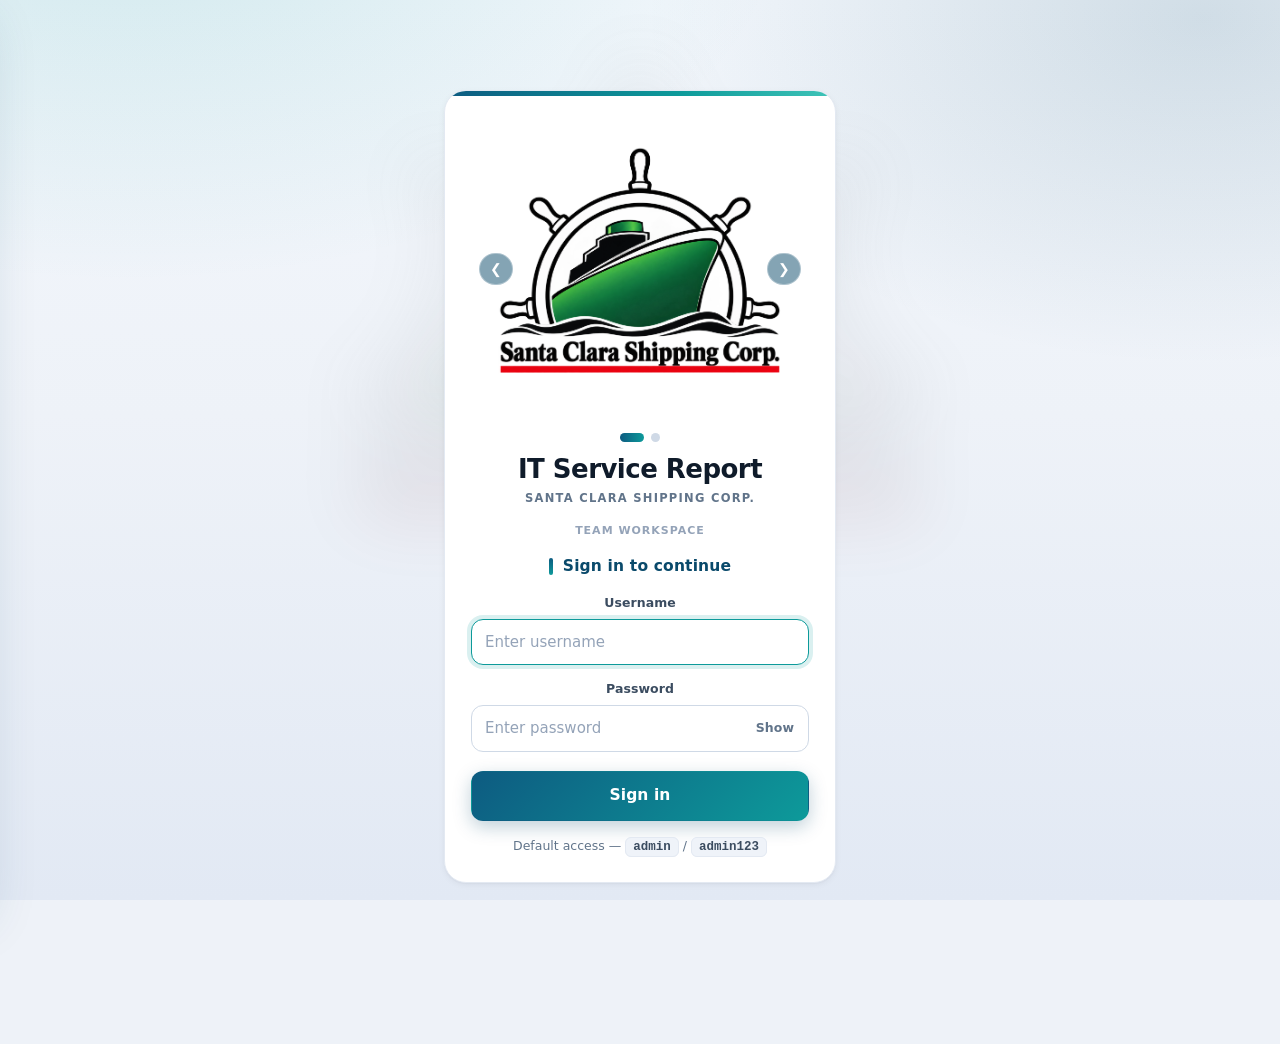
==== commit 7730bb9a: "Make carousel logo background transparent to show slide background" ====
--- a/IT_Service_Report_App.html
+++ b/IT_Service_Report_App.html
@@ -264,9 +264,10 @@
 .card.top.hero .logo-carousel{margin:0 -12px}
 }
 .brand img{width:100%;height:auto;max-height:300px;object-fit:contain;border-radius:var(--r-md)}
-.logo-carousel{position:relative;width:100%;margin:0 auto;overflow:hidden;border-radius:var(--r-md)}
+.logo-carousel{position:relative;width:100%;margin:0 auto;overflow:hidden;border-radius:var(--r-md);background:transparent}
+.logo-track{background:transparent}
 .logo-track{display:flex;transition:transform var(--t3) var(--ease)}
-.logo-track img{flex:0 0 100%;width:100%;height:clamp(200px,52vw,320px);object-fit:contain;background:var(--surface-2);padding:8px}
+.logo-track img{flex:0 0 100%;width:100%;height:clamp(200px,52vw,320px);object-fit:contain;background:transparent;padding:8px}
 .logo-dots{display:flex;justify-content:center;gap:7px;margin-top:2px}
 .logo-dots button{
   min-height:0;min-width:0;width:9px;height:9px;border-radius:var(--r-full);padding:0;
